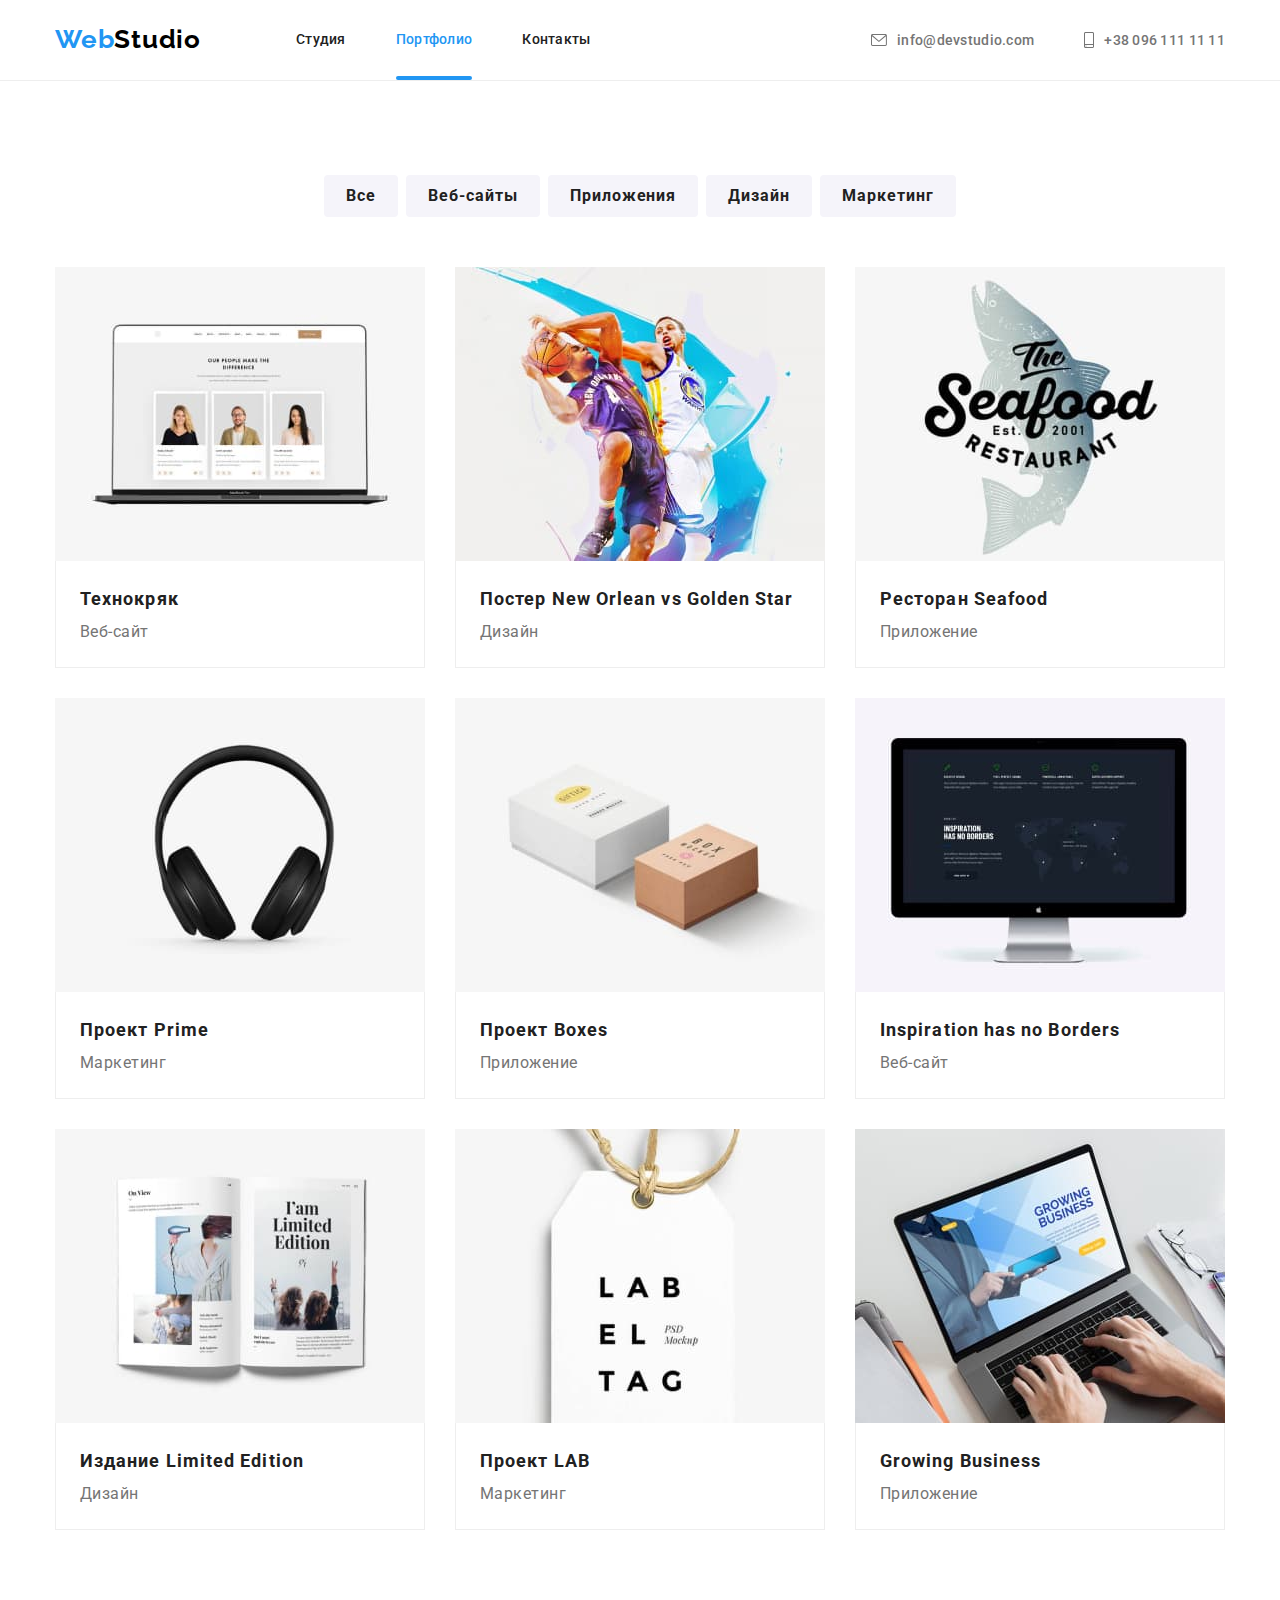
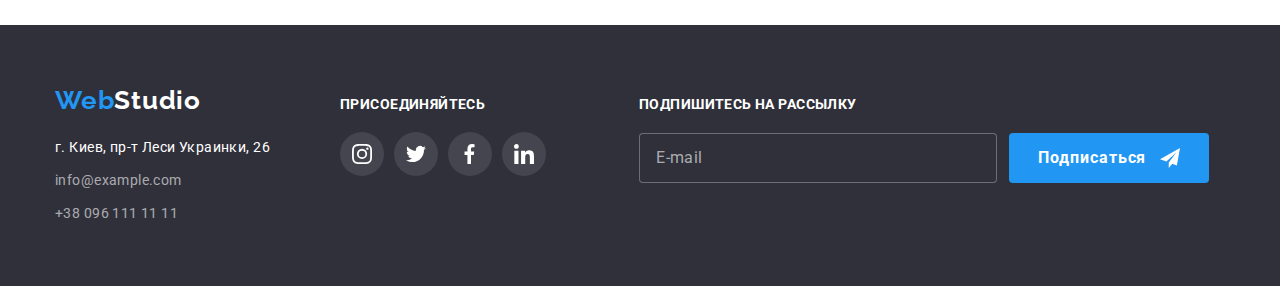
==== portfolio.html @ 52134f96 "DZ_07-start" ====
<!DOCTYPE html>
<html lang="ru">

<head>
  <meta charset="UTF-8" />
  <meta http-equiv="X-UA-Compatible" content="IE=edge" />
  <meta name="viewport" content="width=device-width, initial-scale=1.0" />
  <title>Document</title>
  <link rel="preconnect" href="https://fonts.googleapis.com" />
  <link rel="preconnect" href="https://fonts.gstatic.com" crossorigin />
  <link href="https://fonts.googleapis.com/css2?family=Raleway:wght@700&family=Roboto:wght@400;500;700;900&display=swap"
    rel="stylesheet" />
  <link rel="stylesheet"
    href="https://cdnjs.cloudflare.com/ajax/libs/modern-normalize/1.1.0/modern-normalize.min.css" />
  <link rel="stylesheet" href="./css/styles.css" />
</head>

<body>
  <!-- верхняя линия -->
  <header class="header-decor">
    <div class="container min">
      <nav class="main-nav">
        <a href="" class="logo"><span class="web">Web</span>Studio</a>
        <ul class="site-nav list">
          <li class="item"><a href="./index.html" class="link  menu-link">Студия</a></li>
          <li class="item"><a href="./portfolio.html" class="link current menu-link">Портфолио</a>
          </li>
          <li class="item"><a href="" class="link menu-link">Контакты</a></li>
        </ul>
      </nav>

      <ul class="auth-nav list">

        <li class="item">
          <a href="info@devstudio.com" class="info-nav">
            <svg class="nav-envelope hed-icon" width="16px" height="12px">
              <use href="./images/icons.svg.svg#icon-envelope"></use>
            </svg>info@devstudio.com</a>
        </li>
        <li class="item">
          <a href="+380961111111" class="info-nav">
            <svg class="nav-smartphone hed-icon" width="10px" height="16px">
              <use href="./images/icons.svg.svg#icon-smartphone"></use>
            </svg>+38 096 111 11 11</a>
        </li>
      </ul>
    </div>
  </header>
  <!-- проекти -->
  <main>
    <section class="section-project">
      <div class="container">
        <h1 class="secret">Проекти компании</h1>
        <!-- фильтер -->
        <div class="">
          <ul class="filter list">
            <li class="item">
              <button type="button" class=" filter-button">Все</button>
            </li>
            <li class="item">
              <button type="button" class=" filter-button">
                Веб-сайты
              </button>
            </li>
            <li class="item">
              <button type="button" class=" filter-button">
                Приложения
              </button>
            </li>
            <li class="item">
              <button type="button" class=" filter-button">
                Дизайн
              </button>
            </li>
            <li class="item">
              <button type="button" class=" filter-button">
                Маркетинг
              </button>
            </li>
          </ul>
        </div>

        <ul class="project list">
          <li class="cards">

            <a href="#" class="dec-non cards-foc">
              <div class="cards-effect">
                <img src="images/img4.jpg" alt="пример веб сайта" width="370" />
                <div class="cards-text-box">

                  <p class="text-cards">Ресурс предлагает комплексные предложения с разным уровнем функционала и
                    сервисов. Все это позволит посетителю получить исчерпывающие сведения о компании или частном лице.
                  </p>

                </div>

              </div>
              <div class="cards-border">
                <h2 class="project-title">Технокряк</h2>
                <p class="description">Веб-сайт</p>
              </div>
            </a>
          </li>

          <li class="cards">
            <a href="#" class="dec-non cards-foc">
              <div class="cards-effect">
                <img src="images/img5.jpg" alt="пример веб сайта" width="370" />
                <div class="cards-text-box">

                  <p class="text-cards">Ресурс предлагает комплексные предложения с разным уровнем функционала и
                    сервисов. Все это позволит посетителю получить исчерпывающие сведения о компании или частном лице.
                  </p>

                </div>

              </div>

              <div class="cards-border">
                <h2 class="project-title">
                  Постер <span lang="en"> New Orlean vs Golden Star</span>
                </h2>
                <p class="description">Дизайн</p>
              </div>
            </a>
          </li>
          <li class="cards">
            <a href="#" class="dec-non cards-foc">
              <div class="cards-effect">
                <img src="images/seafood.jpg" alt="пример веб сайта" width="370" />
                <div class="cards-text-box">

                  <p class="text-cards">Ресурс предлагает комплексные предложения с разным уровнем функционала и
                    сервисов. Все это позволит посетителю получить исчерпывающие сведения о компании или частном лице.
                  </p>

                </div>

              </div>
              <div class="cards-border">
                <h2 class="project-title">
                  Ресторан <span lang="en">Seafood</span>
                </h2>
                <p class="description">Приложение</p>
              </div>
            </a>
          </li>
          <li class="cards">
            <a href="#" class="dec-non cards-foc">
              <div class="cards-effect">
                <img src="images/img7.jpg" alt="пример веб сайта" width="370" />
                <div class="cards-text-box">

                  <p class="text-cards">Ресурс предлагает комплексные предложения с разным уровнем функционала и
                    сервисов. Все это позволит посетителю получить исчерпывающие сведения о компании или частном лице.
                  </p>

                </div>

              </div>
              <div class="cards-border">

                <h2 class="project-title">
                  Проект <span lang="en">Prime</span>
                </h2>
                <p class="description">Маркетинг</p>
              </div>
            </a>
          </li>
          <li class="cards">
            <a href="#" class="dec-non cards-foc">
              <div class="cards-effect">

                <img src="images/img8.jpg" alt="пример веб сайта" width="370" />
                <div class="cards-text-box">

                  <p class="text-cards">Ресурс предлагает комплексные предложения с разным уровнем функционала и
                    сервисов. Все это позволит посетителю получить исчерпывающие сведения о компании или частном лице.
                  </p>

                </div>

              </div>
              <div class="cards-border">
                <h2 class="project-title">
                  Проект <span lang="en">Boxes</span>
                </h2>
                <p class="description">Приложение</p>
              </div>
            </a>
          </li>
          <li class="cards">
            <a href="#" class="dec-non cards-foc">
              <div class="cards-effect">
                <img src="images/img9.jpg" alt="пример веб сайта" width="370" />
                <div class="cards-text-box">

                  <p class="text-cards">Ресурс предлагает комплексные предложения с разным уровнем функционала и
                    сервисов. Все это позволит посетителю получить исчерпывающие сведения о компании или частном лице.
                  </p>

                </div>

              </div>
              <div class="cards-border">
                <h2 class="project-title" lang="en">
                  Inspiration has no Borders
                </h2>
                <p class="description">Веб-сайт</p>
              </div>
            </a>
          </li>
          <li class="cards">
            <a href="#" class="dec-non cards-foc">
              <div class="cards-effect">
                <img src="images/img10.jpg" alt="пример веб сайта" width="370" />
                <div class="cards-text-box">

                  <p class="text-cards">Ресурс предлагает комплексные предложения с разным уровнем функционала и
                    сервисов. Все это позволит посетителю получить исчерпывающие сведения о компании или частном лице.
                  </p>

                </div>

              </div>
              <div class="cards-border">
                <h2 class="project-title">
                  Издание <span lang="en">Limited Edition</span>
                </h2>
                <p class="description">Дизайн</p>
              </div>
            </a>
          </li>
          <li class="cards">
            <a href="#" class="dec-non cards-foc">
              <div class="cards-effect">
                <img src="images/img11.jpg" alt="пример веб сайта" width="370" />
                <div class="cards-text-box">

                  <p class="text-cards">Ресурс предлагает комплексные предложения с разным уровнем функционала и
                    сервисов. Все это позволит посетителю получить исчерпывающие сведения о компании или частном лице.
                  </p>

                </div>

              </div>
              <div class="cards-border">
                <h2 class="project-title">
                  Проект <span lang="en">LAB</span>
                </h2>
                <p class="description">Маркетинг</p>
              </div>
            </a>
          </li>
          <li class="cards">
            <a href="#" class="dec-non cards-foc">
              <div class="cards-effect">
                <img src="images/img12.jpg" alt="пример веб сайта" width="370" />
                <div class="cards-text-box">

                  <p class="text-cards">Ресурс предлагает комплексные предложения с разным уровнем функционала и
                    сервисов. Все это позволит посетителю получить исчерпывающие сведения о компании или частном лице.
                  </p>

                </div>

              </div>
              <div class="cards-border">
                <h2 class="project-title" lang="en">Growing Business</h2>
                <p class="description">Приложение</p>
              </div>
            </a>
          </li>
        </ul>
      </div>
    </section>
  </main>
  <!-- футер -->

  <footer class="footer-box">
    <div class="container conteainer-footer">
      <div class="address-footer">
        <a class="logo footer-logo" href=""><span class="web">Web</span>Studio</a>
        <address style="font-style: normal;">
          <ul class="footer-nav list">
            <li class="auth-info">
              <a href="" class="auth footer">г. Киев, пр-т Леси Украинки, 26</a>
            </li>
            <li class="auth-info">
              <a href="info@example.com" class="info footer">info@example.com</a>
            </li>
            <li class="auth-info">
              <a href="+380961111111" class="info footer">+38 096 111 11 11</a>
            </li>
          </ul>
        </address>
      </div>


      <div class="footer-media">
        <h2 class="strong-media">присоединяйтесь</h2>
        <ul class="social-footer">
          <li class="social-item">
            <a href="" class="media footer-icon">
              <svg class="social footer-svg" width="20px" height="20px">
                <use href="./images/icons.svg.svg#icon-instagram"></use>
              </svg>
            </a>
          </li>
          <li class="social-item">
            <a href="" class="media footer-icon">
              <svg class="social footer-svg" width="20px" height="20px">
                <use href="./images/icons.svg.svg#icon-twitter"></use>
              </svg>
            </a>
          </li>
          <li class="social-item">
            <a href="" class="media footer-icon">
              <svg class="social footer-svg" width="20px" height="20px">
                <use href="./images/icons.svg.svg#icon-facebook"></use>
              </svg>
            </a>
          </li>
          <li class="social-item">
            <a href="" class="media footer-icon">
              <svg class="social footer-svg" width="20px" height="20px">
                <use href="./images/icons.svg.svg#icon-linkedin"></use>
              </svg>
            </a>
          </li>
        </ul>
      </div>
      <div class="subscription">
        <label for="email" class="subscription-label">Подпишитесь на рассылку</label>
        <input class="subscription-input" placeholder="E-mail" type="email" name="email" id="email">

        <button class="button-modal button-submit" type="submit">Подписаться

          <svg class="send-icons" width="20px" height="20px">
            <use href="./images/icons.svg.svg#icon-send"></use>
          </svg>

        </button>
      </div>
    </div>
  </footer>
</body>

</html>
---- css/styles.css ----
/* цвет основного текста rgba(117, 117, 117, 1) */
/* вторичный цвет текста  rgba(33, 33, 33, 1);*/
/*цвет адресса rgba(255, 255, 255, 0.6)  */
/* белый #FFFFFF  */
/* акцент rgba(33, 150, 243, 1) */
/* вторичный цвет фона rgba(47, 48, 58, 1) */
/* цвет фона3 rgba(245, 244, 250, 1) */
:root {
  --primary-text-color: rgba(117, 117, 117, 1);
  --title-text-color: rgba(33, 33, 33, 1);
  --foorer-text-color: rgba(255, 255, 255, 0.6);
  --accent-color: rgba(33, 150, 243, 1);
  --primary-white-color: #ffffff;
  --footer-address-color: rgba(255, 255, 255, 1);
  --primary-background-color: rgba(47, 48, 58, 1);
  --primary-button-color: rgba(245, 244, 250, 1);
  --color-hover-bootton: rgba(25, 170, 250);
  --portfolio-project-color: rgba(238, 238, 238, 1);
  --primary-icon-fill: rgba(175, 177, 184, 1);
  --primary-cards-color: rgba(33, 150, 243, 0.9);
  --transition: 250ms;
}

html {
  box-sizing: border-box;
}

*,
*::before,
*::after {
  box-sizing: inherit;
}

.list {
  list-style: none;
}

ul,
li,
a {
  list-style: none;
  padding: 0;
  margin: 0;
}

h1,
h2,
h3,
h4,
p {
  margin: 0;
  padding: 0;
}

.dec-non {
  text-decoration: none;
}

img {
  display: block;
}

body {
  padding-top: 80px;
  background-color: var(--primary-white-color);
  color: var(--primary-text-color);
  font-family: "Roboto", sans-serif;
  margin: 0;
}

/* !!!!!!!!КОНТЕЙНЕР!!!!!!!! */

/* .containr{
                   width:1200px ;
                   padding-left: 15px;
                   padding-right: 15px;
                   margin-left: auto;
                   margin-right: auto;

                 } */

/* розметка  */

.container {
  margin-left: auto;
  margin-right: auto;
  padding-left: 15px;
  padding-right: 15px;
  width: 1200px;

  /* outline: 2px solid tomato; */
}

/* модальное окно */
.backdrop {
  position: fixed;
  /* position: absolute; */
  top: 0;
  left: 0;
  width: 100%;
  height: 100%;
  background-color: rgba(0, 0, 0, 0.2);

  transition: opacity 500ms linear, visibility 500ms linear;
}

.modal {
  position: absolute;
  top: 50%;
  left: 50%;

  transform: translate(-50%, -50%);
  padding: 40px;
  min-width: 528px;
  min-height: 581px;
  border-radius: 4px;
  box-shadow: 0px 1px 3px rgba(0, 0, 0, 0.12), 0px 1px 1px rgba(0, 0, 0, 0.14), 0px 2px 1px rgba(0, 0, 0, 0.2);
  background-color: var(--primary-white-color);

  transform: translate(-50%, -50%);
  transition: transform var(--transition) linear;
}



.backdrop.is-hidden .modal {
transform: translate(-50%, -50%) scale(0) rotate(90deg);}



.butt {
  display: block;
  text-align: center;
}

.backdrop.is-hidden {
  visibility: hidden;
  opacity: 0;
  pointer-events: none; 
}



.modal-close {
  display: flex;
  align-items: center;
  position: absolute;
  cursor: pointer;
  right: 0;
  top: 0;
  margin: 8px;
  width: 30px;
  height: 30px;
  box-sizing: inherit;
  border-radius: 50%;
  background-color: var(--primary-white-color);
  border: 1px solid rgba(0, 0, 0, 0.1);

  transition-property: box-shadow fill;
  transition-duration: var(--transition);
  transition-timing-function: cubic-bezier(0.4, 0, 0.2, 1);
}

.modal-close:hover,
.modal-close:focus {
  box-shadow: 0px 4px 4px rgba(0, 0, 0, 0.25);
  fill: var(--accent-color);
}

.modal-sign h2 {
  font-weight: 700;
  font-size: 20px;
  margin-bottom: 12px;
  line-height: 1.15;
  letter-spacing: 0.03em;
  color: var(--title-text-color);
}

.modal-sign {
  align-items: center;
  justify-content: center;

}

.form {
  width: 448px;
  height: 342px;
}

.form-field {
  position: relative;
  display: flex;
  flex-direction: column;
  margin-top: 10px;
}

.form-field label {
  font-weight: 400;
  font-size: 12px;
  line-height: 1.16;
  margin-bottom: 4px;
  letter-spacing: 0.01em;

}

 :focus {
  outline: 0;
  outline-offset: 0;
}

.form-field input {
  padding: 12px 42px;
  height: 40px;
  border: 1px solid rgba(33, 33, 33, 0.2);
  border-radius: 4px;

  transition-property: border;
  transition-duration: var(--transition);
  transition-timing-function: cubic-bezier(0.4, 0, 0.2, 1);
}

.form-field input:focus {
  border: 1px solid var(--accent-color);
}

.form-field textarea {
  padding: 12px 16px;
  border: 1px solid rgba(33, 33, 33, 0.2);
  border-radius: 4px;

  transition-property: border;
  transition-duration: var(--transition);
  transition-timing-function: cubic-bezier(0.4, 0, 0.2, 1);
}

.form-field textarea:focus {
  border: 1px solid var(--accent-color);
}

.form-field ::placeholder {
  color: rgba(117, 117, 117, 0.5);
}

.form-field {
  position: relative;
}

.icons-form {
  position: absolute;
  top: 29px;
  ;
  left: 12px;

  transition-property: fill;
  transition-duration: var(--transition);
  transition-timing-function: cubic-bezier(0.4, 0, 0.2, 1);

}


.form-input:focus+.icons-form {
  fill: var(--accent-color);

}

.treaty-conditions {
  color: var(--accent-color);
}

textarea {
  resize: none;
  height: 120px;
}

.tex-conditions {
  font-weight: 400;
  font-size: 14px;
  line-height: 1.71;
  letter-spacing: 0.03em;
}

.checkbox-conditions {
  position: relative;
  display: flex;
  align-items: center;
  justify-content: center;
  margin-top: 27px;
  margin-bottom: 30px;
}

.checkbox {
  position: absolute;
  width: 1px;
  height: 1px;
  margin: -1px;
  border: 0;
  padding: 0;
  white-space: nowrap;
  clip-path: inset(100%);
  clip: rect(0 0 0 0);
  overflow: hidden;


  transition-property: border-color background-color;
  transition-duration: var(--transition);
  transition-timing-function: cubic-bezier(0.4, 0, 0.2, 1);
}

.checkbox:checked~.tex-conditions::before {
  border-color: var(--accent-color);
  background-color: var(--accent-color);
  background-image: url(../images/icon.check.svg);
  background-origin: content-box;

}



.tex-conditions::before {
  position: absolute;
  top: 50%;
  left: 0;
  transform: translateY(-60%);


  content: "";
  display: inline-block;
  width: 15px;
  height: 15px;
  border: 2px solid var(--title-text-color);
  border-radius: 4px;

}

.button-modal {
  border: none;
  box-sizing: border-box;
  font-weight: 700;
  font-size: 16px;
  line-height: 1.9;
  letter-spacing: 0.06em;
  align-items: center;
  text-align: center;
}

.button-modal {
  border-radius: 4px;
  border: none;
  padding: 6px 22px;
  cursor: pointer;
  width: 200px;
  height: 50px;
  text-align: center;
  color: var(--primary-white-color);
  background-color: var(--accent-color);

  transition-property: background-color box-shadow;
  transition-duration: var(--transition);
  transition-timing-function: cubic-bezier(0.4, 0, 0.2, 1);
}

.button-modal:hover,
.button-modal:focus {
  background-color: rgb(0, 110, 255);
  box-shadow: 0px 4px 4px rgba(0, 0, 0, 0.15);
}

.subscription {
  display: flex;
  flex-direction: column;
  position: relative;
  width: 570px;
  height: 86px;
}

.subscription-label {
  font-weight: 700;
  font-size: 14px;
  text-transform: uppercase;
  line-height: 1.14;
  letter-spacing: 0.03em;
  color: var(--primary-white-color);
  margin-bottom: 20px;
}

.subscription-input {
  padding: 15px 16px;
  border-radius: 4px;
  border: 1px solid rgba(255, 255, 255, 0.3);
  width: 358px;
  height: 50px;
  background-color: var(--primary-background-color);

  transition-property: border;
  transition-duration: var(--transition);
  transition-timing-function: cubic-bezier(0.4, 0, 0.2, 1);
}

.subscription-input:focus{
  border: 1px solid var(--accent-color);
}

.subscription-input::placeholder {
  font-weight: 400;
  font-size: 16px;
  line-height: 1.25;
  letter-spacing: 0.03em;
  color: var(--foorer-text-color);

}


.button-submit {
  display: flex;
  position: absolute;
  align-items: center;
  justify-content: space-around;
  right: 0;
  bottom: 0;
}

.send {
  display: flex;
  margin-left: 10px;
}

.send-icons {
  fill: var(--primary-white-color);
}




/* хедер */
.header-decor {
  position: fixed;
  width: 100%;
  top: 0;
  left: 0;
  z-index: 1;
  background-color: var(--primary-white-color);
}

.main-nav {
  display: flex;
  align-items: center;
}

.min {
  display: flex;
  align-items: center;
}

.header-decor {
  border-bottom: 1px solid #eeeeee;
}

/* ПРИМЕР УДАЛЕНИЯ КРАЙНИХ МАРДЖИНОВ */
/* .site-nav .item:not(:last-child ){
  margin-right: 50px;
  outline: 2px solid yellowgreen;
  background-color: blanchedalmond;
  
} */

/* .site-nav .item + .item{
  margin-left: 50px;
} */

.site-nav .item {
  margin-right: 50px;
  /* outline: 2px solid yellowgreen;
  background-color: blanchedalmond; */
}

.site-nav .item:last-child {
  margin-right: 0;
}

.site-nav .link {
  display: block;
  padding: 32px 0px;
}

.site-nav {
  margin: auto;
  margin-left: 95px;
  display: flex;
}

.auth-nav {
  margin-left: auto;
  display: flex;
  align-items: baseline;
}

.auth-nav .item+.item {
  margin-left: 50px;
}

.nav-smartphone {
  margin-bottom: -3px;

}

.nav-envelope {
  margin-bottom: -1px;
}

.menu-link {
  position: relative;
}


.current::after {
  content: "";
  position: absolute;
  left: 0;
  bottom: 0;
  display: block;
  width: 100%;
  height: 4px;
  border-radius: 2px;
  background-color: var(--accent-color);

}

.hed-icon {
  margin-right: 10px;
  fill: var(--primary-text-color);

  transition-property: fill;
  transition-duration: var(--transition);
  transition-timing-function: cubic-bezier(0.4, 0, 0.2, 1);

}

.info-nav:hover .hed-icon,
.info-nav:focus .hed-icon {
  fill: var(--accent-color);
}

.speciality-blok {
  display: flex;
  margin-bottom: 0;
  margin-top: 0;
}

.special-title .indent-benefitc:not(:last-child) {
  margin-right: 30px;
}

/* .benefits{
  
  border: 2px solid cyan;
} */

.indent {
  margin-top: 0;
  margin-bottom: 10px;
}

/* border: 2px solid cyan;
  } */
/* .special-title .indent{
   background-color: aqua;
 } */

.indent-benefitc {
  text-align: center;
  text-align: left;
}

.work-blok {
  padding-bottom: 95px;
}

.works {
  padding-top: 30px;
  padding-bottom: 30px;
}

.section-list {
  margin-left: auto;
  margin-right: auto;
  padding-left: 15px;
  padding-right: 15px;
  width: 1200px;
  /* outline:4px solid brown; */
}

.staff {
  margin-top: 0;
  margin-bottom: 0;
  text-align: center;
}

.social-media {
  display: flex;
  align-items: center;
  margin: auto;
  width: 206px;
}

.social {
  margin: auto;
  width: 20px;
  height: 20px;
  fill: var(--primary-icon-fill);

  transition-property: fill;
  transition-duration: var(--transition);
  transition-timing-function: cubic-bezier(0.4, 0, 0.2, 1);
}

.media:hover .social,
.media:focus .social {
  fill: var(--primary-white-color);
}

.media:hover,
.media:focus {
  background-color: var(--accent-color);
  filter: drop-shadow(0px 4px 4px rgba(0, 0, 0, 0.25));
}

.media {
  display: flex;
  width: 44px;
  height: 44px;
  border-radius: 50%;

  transition-property: background-color;
  transition-duration: var(--transition);
  transition-timing-function: cubic-bezier(0.4, 0, 0.2, 1);
}

.media a {
  width: 20px;
  height: 20px;
}

.social-item:not(:last-child) {
  margin-right: 10px;
}

.section {
  text-align: center;
  padding-top: 95px;
  padding-bottom: 95px;
}

.section-project {
  padding-top: 95px;
  padding-bottom: 95px;
}

.secret {
  position: absolute;
  width: 1px;
  height: 1px;
  margin: -1px;
  border: 0;
  padding: 0;
  white-space: nowrap;
  clip-path: inset(100%);
  clip: rect(0 0 0 0);
  overflow: hidden;
}

.filter-button {
  border-radius: 4px;
  border: none;
  padding: 10px 32px;
  box-sizing: border-box;
  font-weight: 700;
  font-size: 16px;
  line-height: 1.9;
  letter-spacing: 0.06em;
  align-items: center;
  text-align: center;
}


.filter-button {
  border-radius: 4px;
  border: none;
  padding: 6px 22px;
  min-width: 70px;
  text-align: center;
  color: var(--title-text-color);
  background-color: var(--primary-button-color);

  transition-property: background-color filter color;
  transition-duration: var(--transition);
  transition-timing-function: cubic-bezier(0.4, 0, 0.2, 1);
}


/* .filter-button{
  color:var(--title-text-color);
  transition-property:color;
  transition-duration: var(--transition);
  transition-timing-function: cubic-bezier(0.4, 0, 0.2, 1);
}  */


.filter-button:hover,
.filter-button:focus {
  color: #ffffff;
  background-color: var(--accent-color);
  filter: drop-shadow(0px 4px 4px rgba(0, 0, 0, 0.25));
}

/* !!!!!!!!!!РОЗМЕТКА ПОРТФОЛИО!!!!!!!!! */

.section-container {
  width: 1200px;
  padding-left: 15px;
  padding-right: 15px;
  margin-left: auto;
  margin-right: auto;
  /* outline: 2px solid red; */
}

.filter {
  display: flex;
  justify-content: center;
  margin: 0;
  padding: 0;
  margin-bottom: 50px;
  margin-right: auto;
  align-items: center;
}

.filter .item:not(:last-child) {
  margin-right: 8px;
}

.project {
  display: flex;
  flex-wrap: wrap;
  margin: auto;
  padding: 0;
}

.cards-border {
  padding: 20px 24px;
  border: 1px solid #eeeeee;
  border-top: 0;

}

.cards {
  transition-property: filter;
  transition-duration: var(--transition);
  transition-timing-function: cubic-bezier(0.4, 0, 0.2, 1);
}

.cards {
  width: calc((100% - 60px) / 3);
  background-color: var(--footer-address-color);
}


.cards:hover {
  filter: drop-shadow(0px 4px 4px rgba(0, 0, 0, 0.25));
}

.cards:hover .cards-text-box {
  transform: translateY(0);
  ;
}

.project .cards {
  margin-right: 30px;
  margin-bottom: 30px;
}

.project .cards:nth-child(3n) {
  margin-right: 0px;
}

.project .cards:nth-last-child(-n + 3) {
  margin-bottom: 0;
}

.cards-effect {
  position: relative;
  overflow: hidden;
}



.cards-text-box {
  position: absolute;
  bottom: 0;
  right: 0;
  padding: 63px 24px;
  width: 100%;
  height: 100%;

  background-color: var(--primary-cards-color);

  transform: translateY(100%);
  transition-duration: var(--transition);
  transition-timing-function: cubic-bezier(0.4, 0, 0.2, 1);
}


.text-cards {
  padding: 63px, 24px;
  font-weight: 400;
  font-size: 18px;
  line-height: 1.55;
  letter-spacing: 0.03em;
  text-align: left;
  color: var(--primary-white-color);
}

/* логотип */

.logo {
  font-family: "Raleway";
  font-style: normal;
  text-decoration: none;
  font-weight: 700;
  font-size: 26px;
  line-height: 1.2;
  letter-spacing: 0.03em;
  color: black;
}

.web {
  color: var(--accent-color);
}

/*Навигацыя сайта */
.site-nav {
  font-weight: 500;
  font-size: 14px;
  line-height: 1.14;
  letter-spacing: 0.02em;

}


.link {
  text-decoration: none;
  color: var(--title-text-color);

  transition-property: color;
  transition-duration: var(--transition);
  transition-timing-function: cubic-bezier(0.4, 0, 0.2, 1);
}

.site-nav :focus,
.site-nav :hover {
  color: var(--accent-color);
}

.site-nav .link.current {
  color: var(--accent-color);
}

.auth-nav :focus,
.auth-nav :hover {
  color: var(--accent-color);
}

.auth-nav {
  margin-top: 0;
  margin-bottom: 0;
}

.info-nav {
  text-decoration: none;
  font-weight: 500;
  font-size: 14px;
  line-height: 1.14;
  letter-spacing: 0.02em;
  color: var(--primary-text-color);

  transition-property: color;
  transition-duration: var(--transition);
  transition-timing-function: cubic-bezier(0.4, 0, 0.2, 1);
}

.auth-info .footer:hover,
.auth-info .footer:focus {
  color: var(--accent-color);
}

/* Шапка (студия) */
.heroes {
  min-height: 600px;
  max-width: 1600px;
  padding-top: 200px;
  padding-bottom: 200px;
  margin: auto;
  background-image: linear-gradient(to right,
      rgba(0, 0, 0, 0.25),
      rgba(0, 0, 0, 0.25)),
    url(../images/Img-fon.jpg);
  background-color: var(--primary-background-color);
}

.heroes-frame {
  text-align: center;
  margin-left: auto;
  margin-right: auto;
  width: 1200px;
  /* outline: 2px solid greenyellow */
}

.header {
  /* background-color: aqua; */
  margin: 0;
  padding: 0;
  font-weight: 900;
  font-size: 44px;
  line-height: 1.4;

  letter-spacing: 0.06em;
  text-transform: uppercase;
  color: var(--primary-white-color);
  margin-bottom: 30px;
}

.button-man {
  border-radius: 4px;
  border: none;
  padding: 10px 32px;
  box-sizing: border-box;
  font-weight: 700;
  font-size: 16px;
  line-height: 1.9;
  letter-spacing: 0.06em;
  align-items: center;
  text-align: center;
  box-shadow: 0px 4px 4px rgba(0, 0, 0, 0.15);

}

.section-title {
  font-weight: 700;
  font-size: 14px;
  line-height: 1.14;
  letter-spacing: 0.03em;
  color: var(--title-text-color);
}

/* особенности Студия */
.special-title h3 {
  font-weight: 700;
  font-size: 14px;
  line-height: 1.4;
  letter-spacing: 0.03em;
  text-transform: uppercase;
  color: var(--title-text-color);
}

.benefits {
  margin-bottom: 0;
  margin-top: 0;
  font-weight: 400;
  font-size: 14px;
  line-height: 1.7;
  letter-spacing: 0.03em;
}

.indent-benefitc {
  width: 270px;
}

.indent-decor {
  display: flex;
  justify-content: center;
  align-items: center;
  margin-bottom: 30px;
  width: 270px;
  height: 120px;
  border-radius: 4px;
  background-color: var(--primary-button-color);
}


/* .indent-benefitc:not(:f){
    margin-right: 30px;
  
    } */
/* чем ми занимаемся */
.work {
  margin: 0;
  display: flex;
}

.work-img:not(:last-child) {
  padding-right: 30px;
}

.work-img-text {
  position: relative;
}

.imj-text-fon {
  display: flex;
  position: absolute;
  align-items: center;
  justify-content: center;
  bottom: 0;
  padding: 8px;
  width: 100%;
  min-height: 70px;
  background-color: rgba(47, 48, 58, 0.8);

}

.img-text {
  font-style: normal;
  font-weight: 700;
  font-size: 14px;
  line-height: 1.14;
  letter-spacing: 0.03em;
  color: var(--primary-white-color);
}

.section-work {
  text-align: center;
  margin-top: 0;
  margin-bottom: 0;
  margin-bottom: 50px;
  font-weight: 700;
  font-size: 36px;
  line-height: 1.17;

  letter-spacing: 0.03em;
  color: var(--title-text-color);
}

/* наша команда */

.staff {
  padding-left: 0;
  padding-right: 0;
  display: flex;
}

.staff-work:not(:last-child) {
  margin-right: 30px;
}

.staff-work {
  border-radius: 0px 0px 4px 4px;
  filter: drop-shadow(0px 4px 4px rgba(0, 0, 0, 0.25));
  background-color: var(--footer-address-color);
}

.employee {
  margin-top: 0;
  margin-bottom: 0;
  padding-bottom: 10px;
  font-weight: 500;
  font-size: 16px;
  line-height: 1.2;
  letter-spacing: 0.03em;
  color: var(--title-text-color);
}

.sek-test {
  background-color: var(--primary-button-color);
}

.speciality {
  margin-top: 0;
  margin-bottom: 0;
  padding-bottom: 16px;
  font-weight: 400;
  font-size: 16px;
  line-height: 1.2;
  letter-spacing: 0.03em;
}

/* Кнопки фильтр портфолио */

/* .button {
  display: inline-block;
  border: 1px solid transparent;
  border-radius: 6px;
  padding: 11px 34px;
  min-width: 130px;

  color: var(--title-text-color);
  background-color: var(--primary-white-color);

  font-weight: 500;
  font-size: 15px;
  line-height: 1.2;
  text-decoration: none;
  text-align: center;
} */

.button {
  display: inline-block;
  font-family: inherit;
  font-weight: 500;
  font-size: 16px;
  line-height: 1.6;
  cursor: pointer;
  text-align: center;
  letter-spacing: 0.03em;
  color: var(--title-text-color);
  background-color: var(--primary-button-color);


  transition-property: background-color;
  transition-duration: var(--transition);
  transition-timing-function: cubic-bezier(0.4, 0, 0.2, 1);
}

.button:focus,
.button:hover {
  color: var(--primary-white-color);
  background-color: var(--accent-color);
}

.button.primary {
  color: var(--primary-white-color);
  background-color: var(--accent-color);
}

.button.primary:hover,
.button.primary:focus {
  background-color: rgb(0, 110, 255);
}




.button.secondary {
  color: var(--title-text-color);
  background-color: var(--foorer-text-color);


}

/* ПОРТФОЛИО */

.project-title {
  font-weight: 700;
  font-size: 18px;
  line-height: 2;
  letter-spacing: 0.06em;
  color: var(--title-text-color);
}

.description {
  font-weight: 400;
  font-size: 16px;
  line-height: 1.87;
  letter-spacing: 0.03em;
  color: var(--primary-text-color);
}

/* постоянные клиенты */

.section-clients {
  font-weight: 700;
  font-size: 36px;
  line-height: 1.17;
  margin-bottom: 50px;
  text-align: center;
  letter-spacing: 0.03em;
  color: var(--title-text-color);
}

.box-clients {
  display: flex;
}

.customers {
  margin-top: auto;
  margin-bottom: auto;
  max-width: 106px;
  max-height: 60px;


  transition-property: fill;
  transition-duration: var(--transition);
  transition-timing-function: cubic-bezier(0.4, 0, 0.2, 1);
}

/* .clients {
  display: flex;
  justify-content: center;
  width: 170px;
  height: 92px;
  border: 1px solid var(--primary-icon-fill);
  background-color: var(--primary-white-color);
  border-radius: 4px;
} */

.clients-group {
  display: flex;
  justify-content: center;
  width: 170px;
  height: 92px;
  border: 1px solid var(--primary-icon-fill);
  background-color: var(--primary-white-color);
  border-radius: 4px;


  transition-property: border-color;
  transition-duration: var(--transition);
  transition-timing-function: cubic-bezier(0.4, 0, 0.2, 1);
}


.clients-group:hover,
.clients-group:focus {
  border: 1px solid var(--accent-color);
}

.clients-group:hover .customers,
.clients-group:focus .customers {
  fill: var(--accent-color);
}

/* .clients-group {
  display: flex;
  justify-content: center;
  width: 170px;
} */

.customers {
  fill: rgba(175, 177, 184, 1);
}

.clients:not(:last-child) {
  margin-right: 30px;
}

/* футер */
.footer-box {
  padding-top: 60px;
  padding-bottom: 60px;
}

.conteainer-footer {
  display: flex;
  align-items: baseline;
}

.footer-logo {
  display: block;
  margin-bottom: 20px;
}

.footer-nav>.auth-info:not(:last-child) {
  margin-bottom: 9px;
}

.footer-nav {
  display: contents;
}

/* #address {
  font-style: normal;
} */

footer {
  font-weight: 400;
  font-size: 14px;
  line-height: 1.7;
  letter-spacing: 0.03em;
  background-color: var(--primary-background-color);
}

footer .logo {
  text-decoration: none;
  color: var(--primary-white-color);
}

.auth {
  text-decoration: none;
  color: var(--footer-address-color);

  transition-property: color;
  transition-duration: var(--transition);
  transition-timing-function: cubic-bezier(0.4, 0, 0.2, 1);
}

.info.footer {
  color: var(--foorer-text-color);
  text-decoration: none;

  transition-property: color;
  transition-duration: var(--transition);
  transition-timing-function: cubic-bezier(0.4, 0, 0.2, 1);
}

.footer-media {
  margin-right: 93px;
}

.strong-media {
  margin-bottom: 20px;
  padding: 0;
  font-weight: 700;
  font-size: 14px;
  line-height: 16px;
  letter-spacing: 0.03em;
  text-transform: uppercase;
  color: var(--primary-white-color);
}

.address-footer {
  margin-right: 70px;
}

.footer-svg {
  fill: var(--primary-white-color);
}

.footer-icon {
  background-color: rgba(68, 69, 78, 1);

  transition-property: background-color;
  transition-duration: var(--transition);
  transition-timing-function: cubic-bezier(0.4, 0, 0.2, 1);
}

.social-footer {
  display: flex;
  width: 206px;
  height: 44px;
}
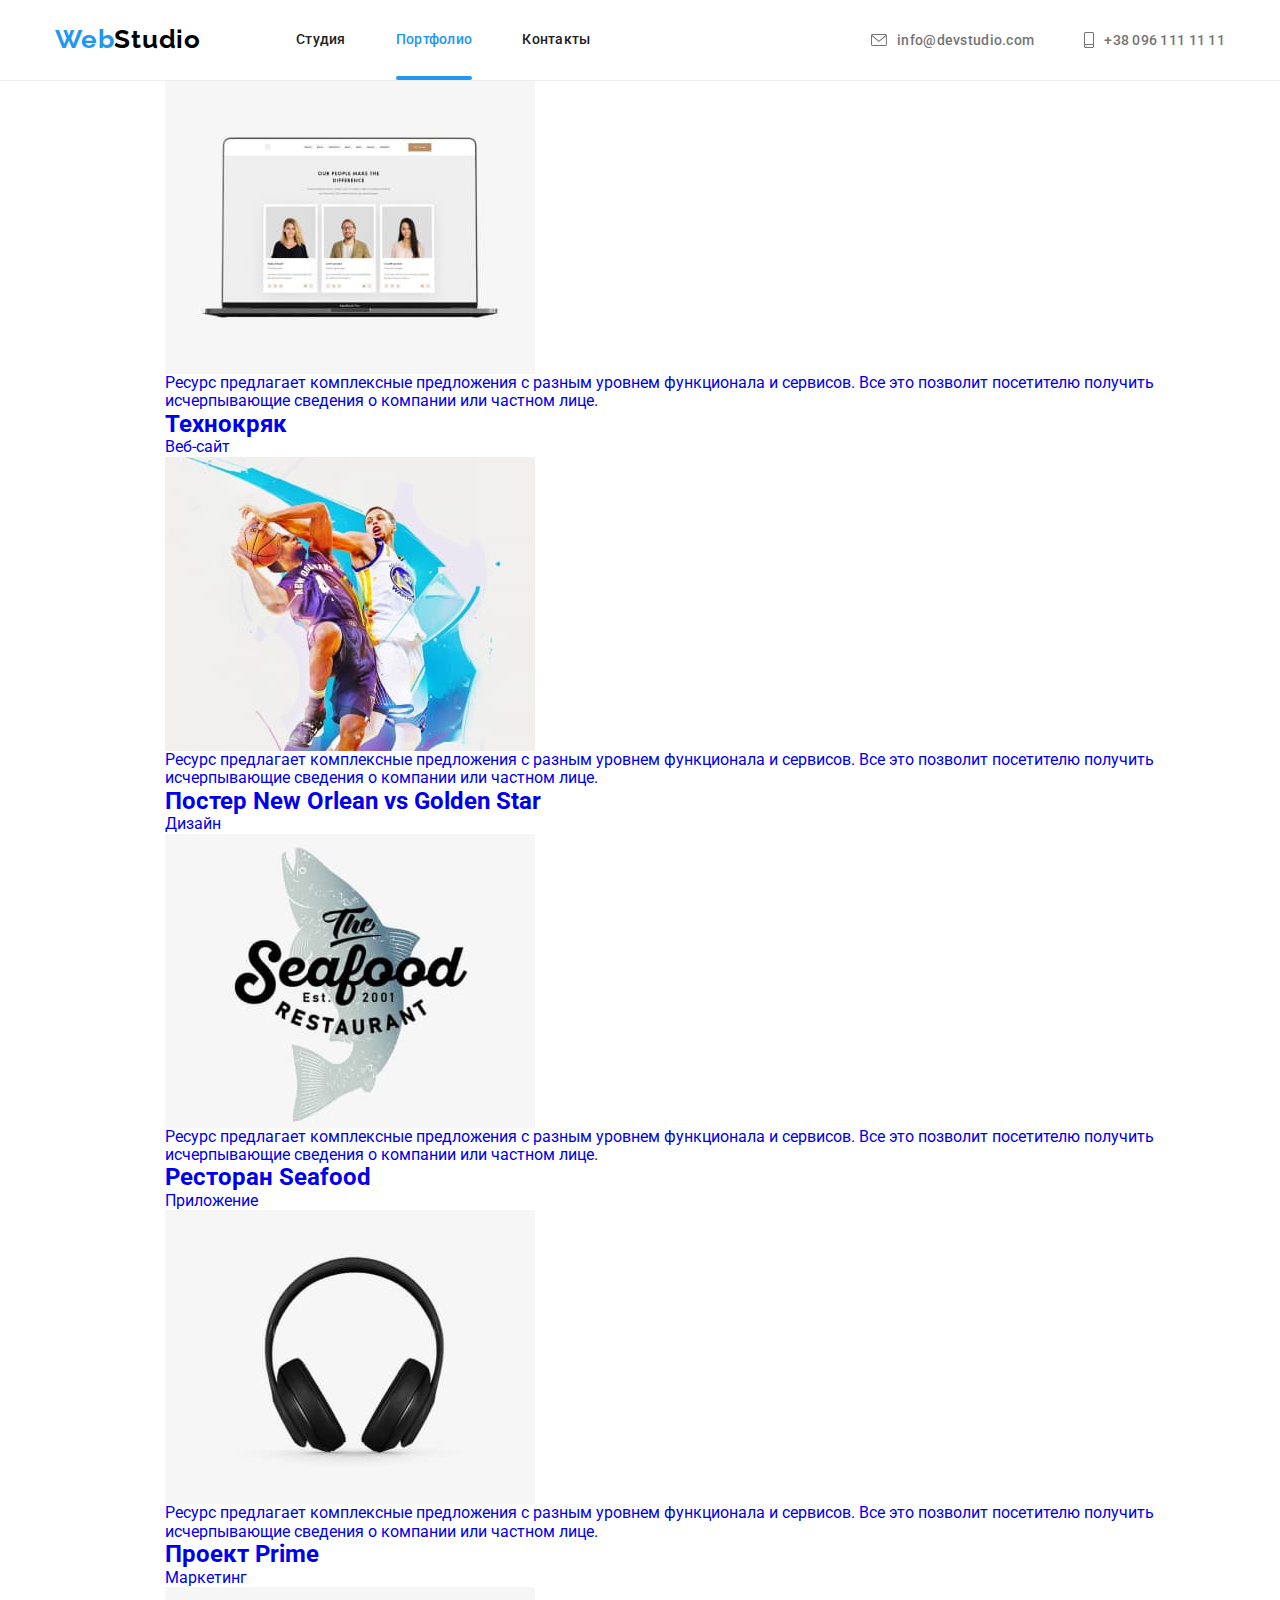
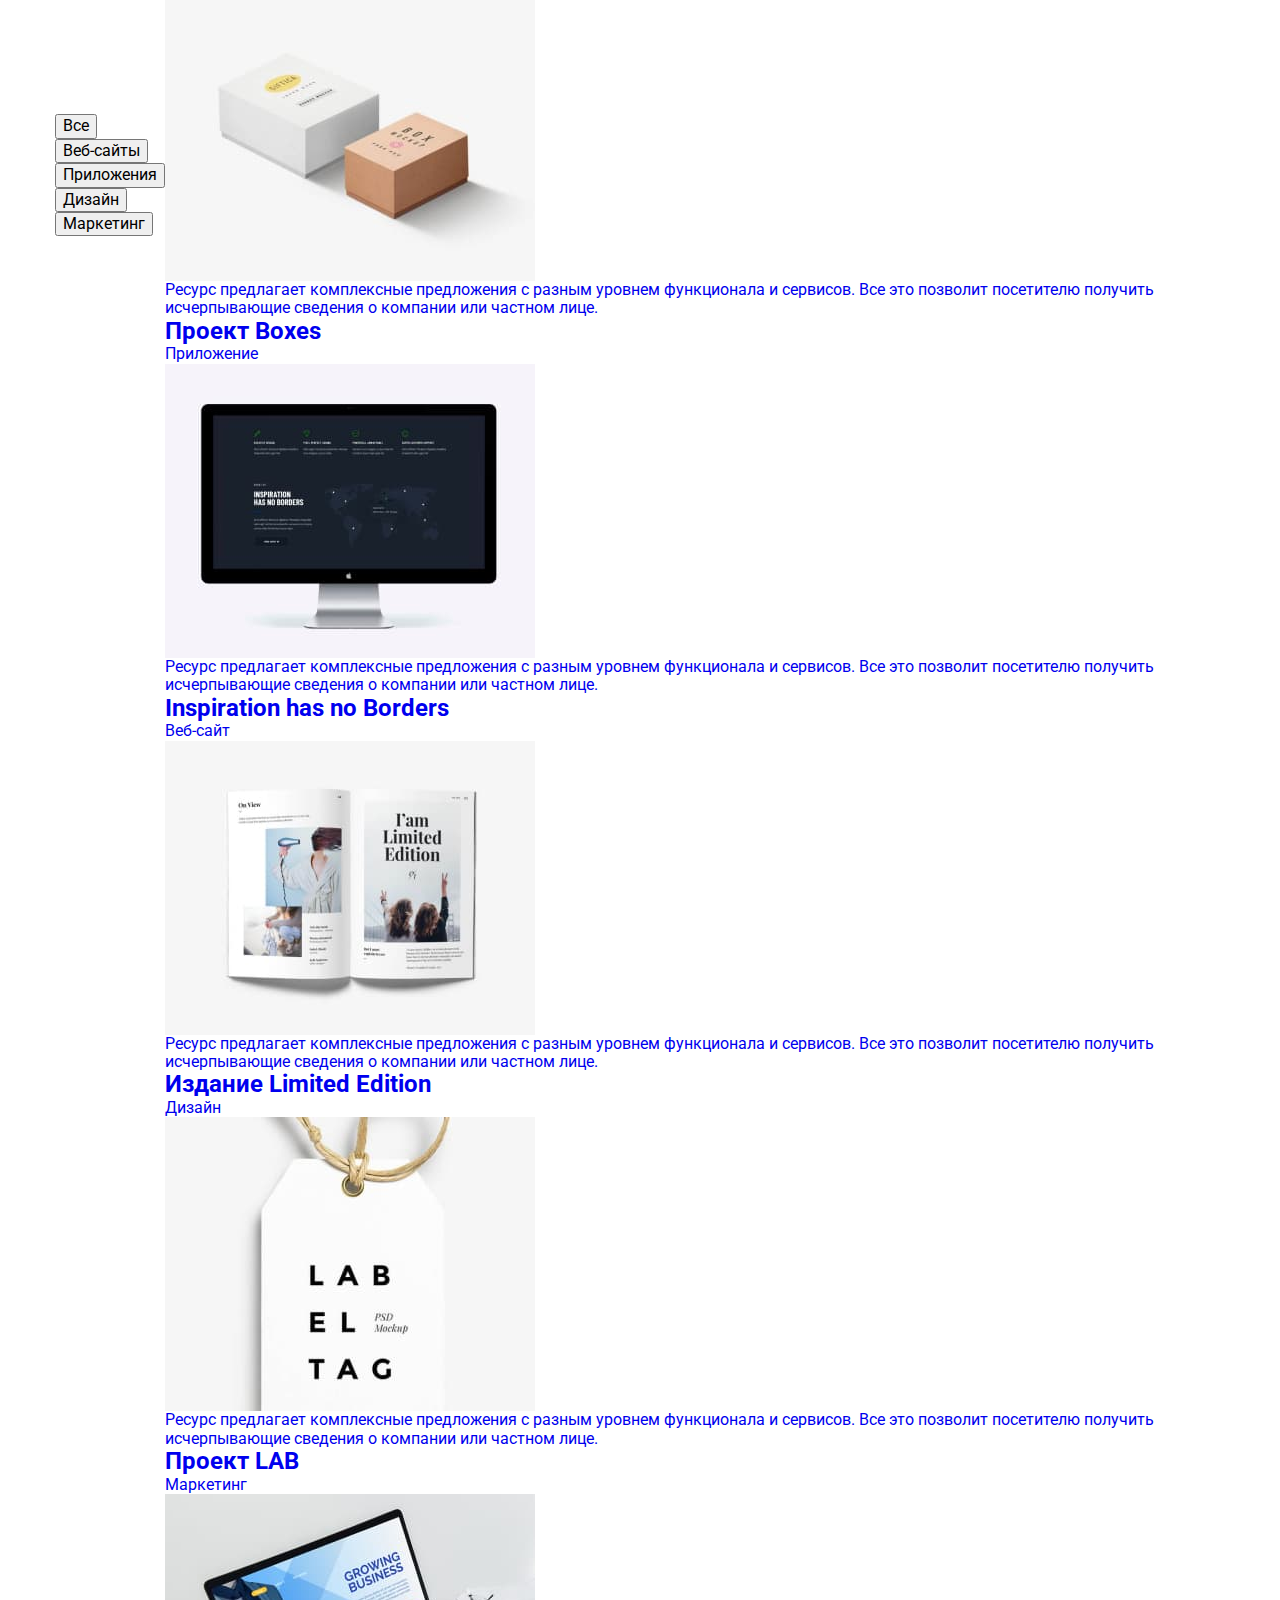
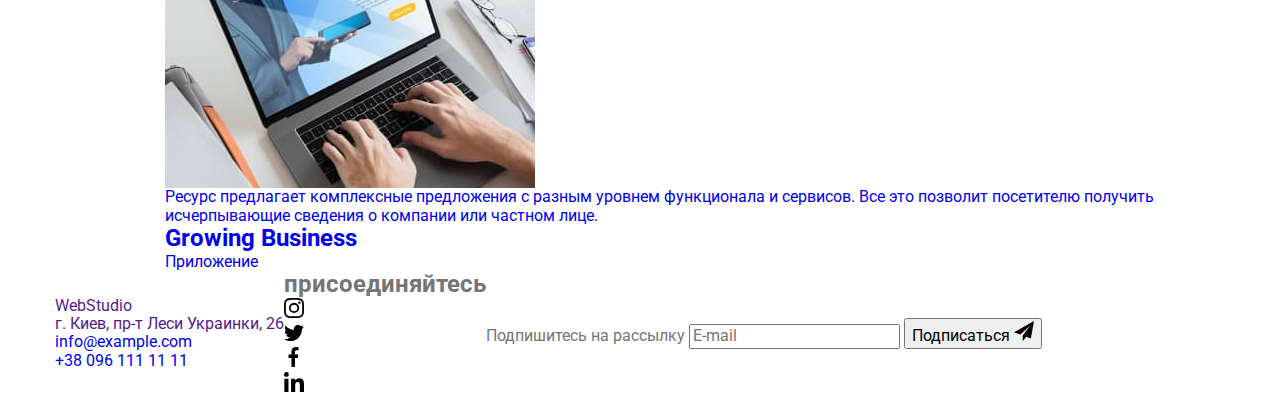
==== commit edc00d34: "DZ__07--50%" ====
--- a/portfolio.html
+++ b/portfolio.html
@@ -12,34 +12,48 @@
     rel="stylesheet" />
   <link rel="stylesheet"
     href="https://cdnjs.cloudflare.com/ajax/libs/modern-normalize/1.1.0/modern-normalize.min.css" />
-  <link rel="stylesheet" href="./css/styles.css" />
+    <link rel="stylesheet" href="./css/main.min.css" />
+    
+  <!-- <link rel="stylesheet" href="./css/styles.css" /> -->
 </head>
 
 <body>
   <!-- верхняя линия -->
-  <header class="header-decor">
-    <div class="container min">
-      <nav class="main-nav">
-        <a href="" class="logo"><span class="web">Web</span>Studio</a>
-        <ul class="site-nav list">
-          <li class="item"><a href="./index.html" class="link  menu-link">Студия</a></li>
-          <li class="item"><a href="./portfolio.html" class="link current menu-link">Портфолио</a>
-          </li>
-          <li class="item"><a href="" class="link menu-link">Контакты</a></li>
+  <header class="header"> 
+  
+    <div class="container">
+           
+      <nav class="header__nav">
+    
+        <a href="" class="header__logo"><span class="header__web">Web</span>Studio</a>
+              
+
+        <ul class="site-nav">
+
+          <li class="site-nav__item"><a href="./index.html" class="site-nav__link  ">Студия</a></li>
+        
+          <li class="site-nav__item">
+            <a href="./portfolio.html" class="site-nav__link current">Портфолио</a>
+          </li>
+          <li class="site-nav__item"><a href="" class="site-nav__link">Контакты</a></li>
         </ul>
       </nav>
 
-      <ul class="auth-nav list">
-
-        <li class="item">
-          <a href="info@devstudio.com" class="info-nav">
-            <svg class="nav-envelope hed-icon" width="16px" height="12px">
+      <ul class="auth-nav ">
+        
+        <li class=" auth-nav__item ">
+        
+          <a href="info@devstudio.com" class="auth-nav__info">
+            
+            <svg class="auth-nav__envelope auth-nav__icon" width="16px" height="12px">
+              
               <use href="./images/icons.svg.svg#icon-envelope"></use>
             </svg>info@devstudio.com</a>
         </li>
-        <li class="item">
-          <a href="+380961111111" class="info-nav">
-            <svg class="nav-smartphone hed-icon" width="10px" height="16px">
+        <li class=" auth-nav__item ">
+          <a href="+380961111111" class="auth-nav__info">
+            <svg class="auth-nav__smartphone auth-nav__icon" width="10px" height="16px">
+              
               <use href="./images/icons.svg.svg#icon-smartphone"></use>
             </svg>+38 096 111 11 11</a>
         </li>
@@ -51,7 +65,7 @@
     <section class="section-project">
       <div class="container">
         <h1 class="secret">Проекти компании</h1>
-        <!-- фильтер -->
+        <!-- фильтр -->
         <div class="">
           <ul class="filter list">
             <li class="item">
@@ -84,11 +98,14 @@
           <li class="cards">
 
             <a href="#" class="dec-non cards-foc">
-              <div class="cards-effect">
+              <!-- cards_item -->
+              <div class="cards-effect">
+
                 <img src="images/img4.jpg" alt="пример веб сайта" width="370" />
                 <div class="cards-text-box">
-
-                  <p class="text-cards">Ресурс предлагает комплексные предложения с разным уровнем функционала и
+                 <!-- cards_text-box -->
+                  <p class="text-cards">Ресурс предлагает комплексные предложения с разным уровнем функционала и
+                    <!-- cards_text -->
                     сервисов. Все это позволит посетителю получить исчерпывающие сведения о компании или частном лице.
                   </p>
 
@@ -97,7 +114,9 @@
               </div>
               <div class="cards-border">
                 <h2 class="project-title">Технокряк</h2>
+                <!-- cards_project-title -->
                 <p class="description">Веб-сайт</p>
+                <!-- cards_description -->
               </div>
             </a>
           </li>
--- a/css/main.min.css
+++ b/css/main.min.css
@@ -0,0 +1,2 @@
+html{box-sizing:border-box}*,*::before,*::after{box-sizing:inherit}.list{list-style:none}ul,li,a{text-decoration:none;list-style:none;padding:0;margin:0}h1,h2,h3,h4,p{margin:0;padding:0}.dec-non{text-decoration:none}img{display:block}body{padding-top:80px;background-color:#fff;color:#757575;font-family:"Roboto", sans-serif;margin:0}.secret{position:absolute;width:1px;height:1px;margin:-1px;border:0;padding:0;white-space:nowrap;clip-path:inset(100%);clip:rect(0 0 0 0);overflow:hidden}.section{text-align:center;padding-top:95px;padding-bottom:95px}.container{margin-left:auto;margin-right:auto;padding-left:15px;padding-right:15px;width:1200px}.header{position:fixed;width:100%;top:0;left:0;z-index:1;background-color:#fff;border-bottom:1px solid #eeeeee}.container{display:flex;align-items:center}.header__nav{display:flex;align-items:center}.site-nav{margin:auto;margin-left:95px;display:flex}.site-nav__item{margin-right:50px}.site-nav:last-child{margin-right:0}.site-nav__link{position:relative;display:block;padding:32px 0px;font-weight:500;font-size:14px;line-height:1.14;letter-spacing:0.02em;color:#212121;transition-property:color;transition-duration:2050ms;transition-timing-function:cubic-bezier(0.4, 0, 0.2, 1)}.site-nav__link:focus,.site-nav__link:hover{color:#2196f3}.site-nav__link.current{color:#2196f3}.auth-nav__info{text-decoration:none;font-weight:500;font-size:14px;line-height:1.14;letter-spacing:0.02em}.auth-nav{margin-left:auto;display:flex;align-items:baseline;margin-top:0;margin-bottom:0}.auth-nav__info{text-decoration:none;font-weight:500;font-size:14px;line-height:1.14;letter-spacing:0.02em;color:#757575;transition-property:color;transition-duration:2050ms;transition-timing-function:cubic-bezier(0.4, 0, 0.2, 1)}.auth-nav:focus,.auth-nav:hover{color:#2196f3}.auth-nav__item+.auth-nav__item{margin-left:50px}.auth-nav__icon{margin-right:10px;fill:#757575;transition-property:fill;transition-duration:2050ms;transition-timing-function:cubic-bezier(0.4, 0, 0.2, 1)}.auth-nav__smartphone{margin-bottom:-3px}.auth-nav__envelope{margin-bottom:-1px}.auth-nav__info:hover,.auth-nav__info:focus{color:#2196f3}.auth-nav__info:hover .auth-nav__icon,.auth-nav__info:focus .auth-nav__icon{fill:#2196f3}.current::after{content:"";position:absolute;left:0;bottom:0;display:block;width:100%;height:4px;border-radius:2px;background-color:#2196f3}.header__logo{font-family:"Raleway";font-style:normal;text-decoration:none;font-weight:700;font-size:26px;line-height:1.2;letter-spacing:0.03em;color:black}.header__web{color:#2196f3}.heroes{min-height:600px;max-width:1600px;padding-top:200px;padding-bottom:200px;margin:auto;background-image:linear-gradient(to right, rgba(0,0,0,0.25), rgba(0,0,0,0.25)),url(../images/Img-fon.jpg);background-color:#2f303a}.heroes__section{text-align:center;margin-left:auto;margin-right:auto;width:1200px}.heroes__header{margin:0;padding:0;font-weight:900;font-size:44px;line-height:1.4;letter-spacing:0.06em;text-transform:uppercase;color:#fff;margin-bottom:30px}.heroes__button{display:inline-block;font-family:inherit;font-weight:500;font-size:16px;line-height:1.6;cursor:pointer;text-align:center;letter-spacing:0.03em;border-radius:4px;border:none;padding:10px 32px;box-sizing:border-box;align-items:center;color:#fff;background-color:#2196f3;box-shadow:0px 4px 4px rgba(0,0,0,0.15);transition-property:background-color;transition-duration:2050ms;transition-timing-function:cubic-bezier(0.4, 0, 0.2, 1)}.heroes__button:hover,.heroes__button:focus{background-color:#006eff}.peculiarities__list{display:flex;margin-bottom:0;margin-top:0;font-weight:700;font-size:14px;line-height:1.4;letter-spacing:0.03em;color:#212121}.peculiarities__description{text-align:center;text-align:left;width:270px}.peculiarities__description:not(:last-child){margin-right:30px}.peculiarities__decor{display:flex;justify-content:center;align-items:center;margin-bottom:30px;width:270px;height:120px;border-radius:4px;background-color:#f5f4fa}.peculiarities__title{margin-top:0;margin-bottom:10px;font-weight:700;font-size:14px;line-height:1.4;letter-spacing:0.03em;text-transform:uppercase;color:#212121}.peculiarities__paragraph{margin-bottom:0;margin-top:0;font-weight:400;font-size:14px;line-height:1.7;letter-spacing:0.03em;color:#757575}.performance{text-align:center;padding-bottom:95px}.performance__title{text-align:center;margin-top:0;margin-bottom:0;margin-bottom:50px;font-weight:700;font-size:36px;line-height:1.17;letter-spacing:0.03em;color:#212121}.performance__list{margin:0;display:flex}.performance__description:not(:last-child){padding-right:30px}.performance__card{position:relative}.performance__fon{display:flex;position:absolute;align-items:center;justify-content:center;bottom:0;padding:8px;width:100%;min-height:70px;background-color:rgba(47,48,58,0.8)}.performance__img-text{font-style:normal;font-weight:700;font-size:14px;line-height:1.14;letter-spacing:0.03em;color:#fff}.team{background-color:#f5f4fa}.team__title{text-align:center;margin-top:0;margin-bottom:0;margin-bottom:50px;font-weight:700;font-size:36px;line-height:1.17;letter-spacing:0.03em;color:#212121}.team__list{margin-top:0;margin-bottom:0;text-align:center;padding-left:0;padding-right:0;display:flex}.team__description{border-radius:0px 0px 4px 4px;filter:drop-shadow(0px 4px 4px rgba(0,0,0,0.25));background-color:#fff}.team__description:not(:last-child){margin-right:30px}.team__works{padding-top:30px;padding-bottom:30px}.team__employee{margin-top:0;margin-bottom:0;padding-bottom:10px;font-weight:500;font-size:16px;line-height:1.2;letter-spacing:0.03em;color:#212121}.team__speciality{margin-top:0;margin-bottom:0;padding-bottom:16px;font-weight:400;font-size:16px;line-height:1.2;letter-spacing:0.03em}.social-media{display:flex;align-items:center;margin:auto;width:206px}.social-media__logo:not(:last-child){margin-right:10px}.social-media__link{display:flex;width:44px;height:44px;border-radius:50%;transition-property:background-color;transition-duration:2050ms;transition-timing-function:cubic-bezier(0.4, 0, 0.2, 1)}.social-media__link:hover,.social-media__link:focus{background-color:#2196f3;filter:drop-shadow(0px 4px 4px rgba(0,0,0,0.25))}.social-media__link a{width:20px;height:20px}.social-media__icon{margin:auto;width:20px;height:20px;fill:#afb1b8;transition-property:fill;transition-duration:2050ms;transition-timing-function:cubic-bezier(0.4, 0, 0.2, 1)}.social-media__link:focus .social-media__icon,.social-media__link:hover .social-media__icon{fill:#fff}.clients__title{font-weight:700;font-size:36px;line-height:1.17;margin-bottom:50px;text-align:center;letter-spacing:0.03em;color:#212121}.clients__list{display:flex}.clients__group:not(:last-child){margin-right:30px}.clients__link{display:flex;justify-content:center;width:170px;height:92px;border:1px solid #afb1b8;background-color:#fff;border-radius:4px;transition-property:border-color;transition-duration:2050ms;transition-timing-function:cubic-bezier(0.4, 0, 0.2, 1)}.clients__link:hover,.clients__link:focus{border:1px solid #2196f3}.clients__icon{margin-top:auto;margin-bottom:auto;max-width:106px;max-height:60px;fill:#afb1b8;transition-property:fill;transition-duration:2050ms;transition-timing-function:cubic-bezier(0.4, 0, 0.2, 1)}.clients__link:focus .clients__icon,.clients__link:hover .clients__icon{fill:#2196f3}
+/*# sourceMappingURL=main.min.css.map */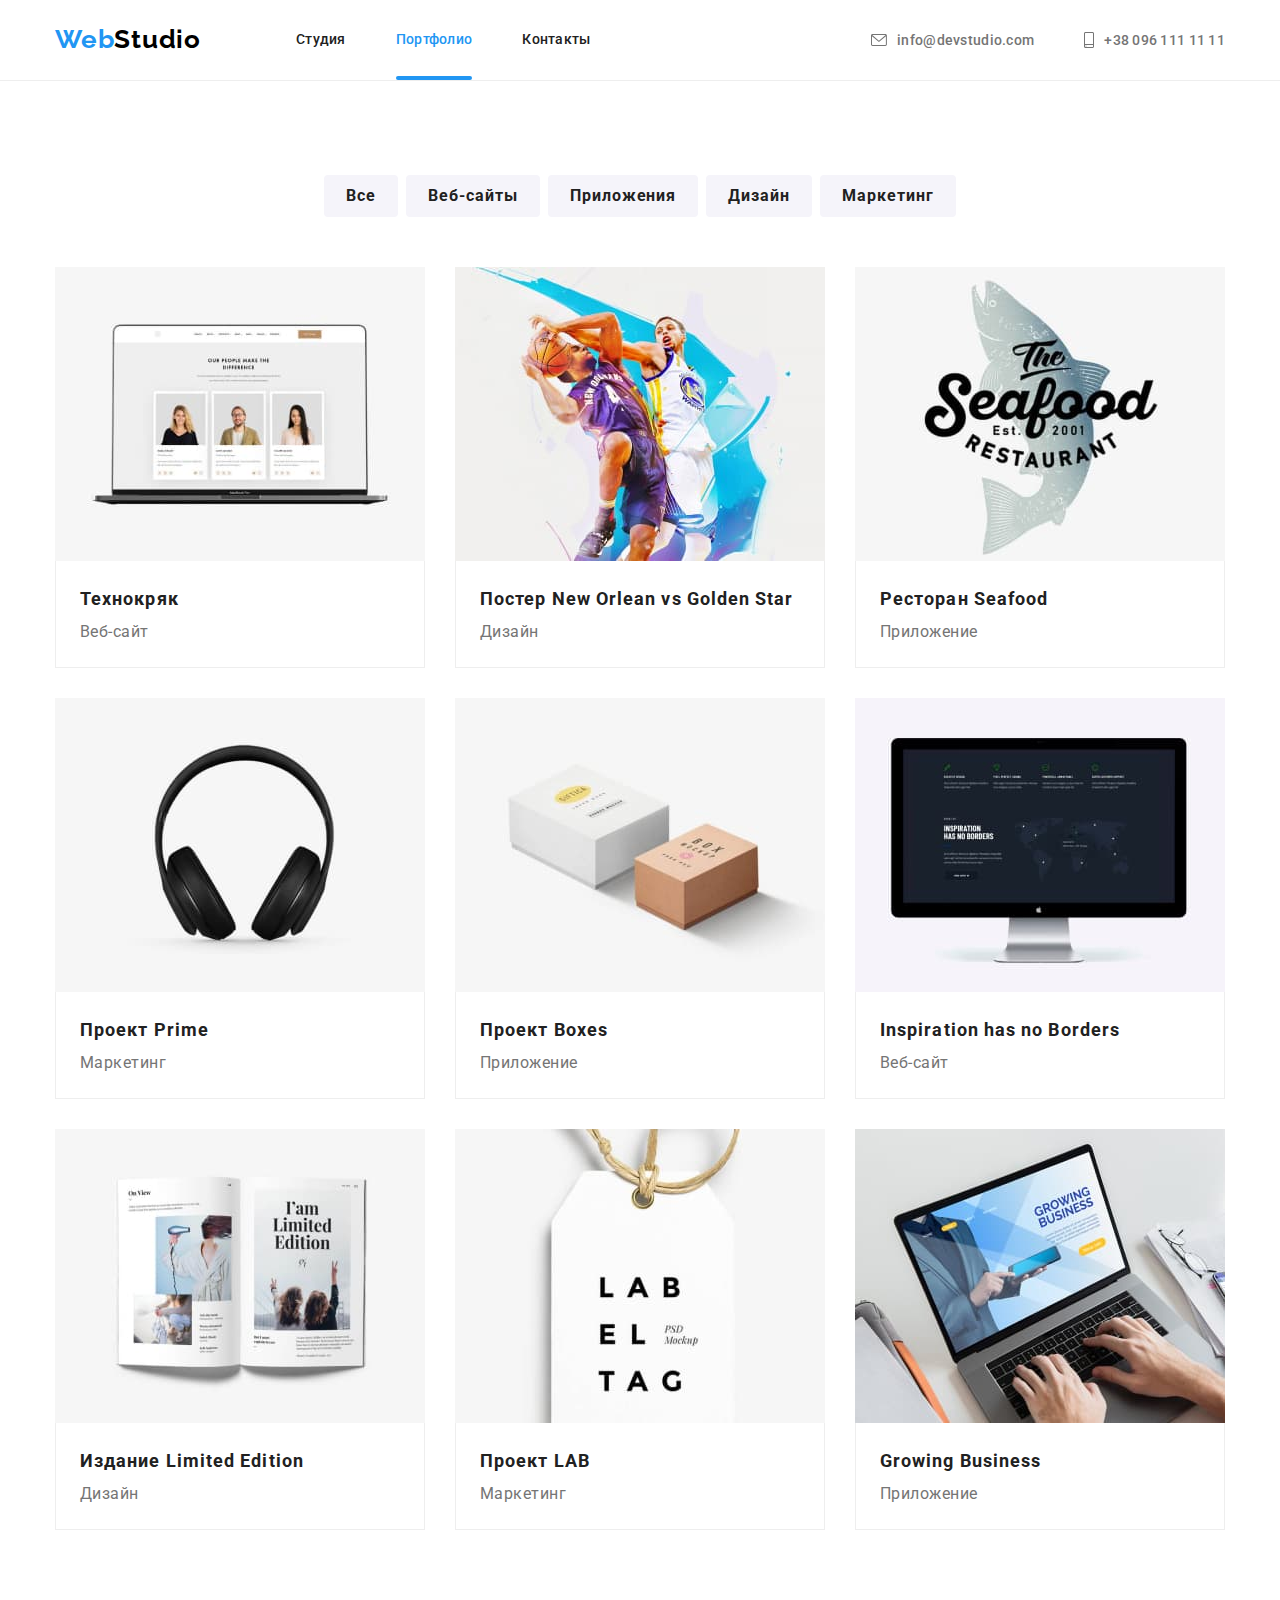
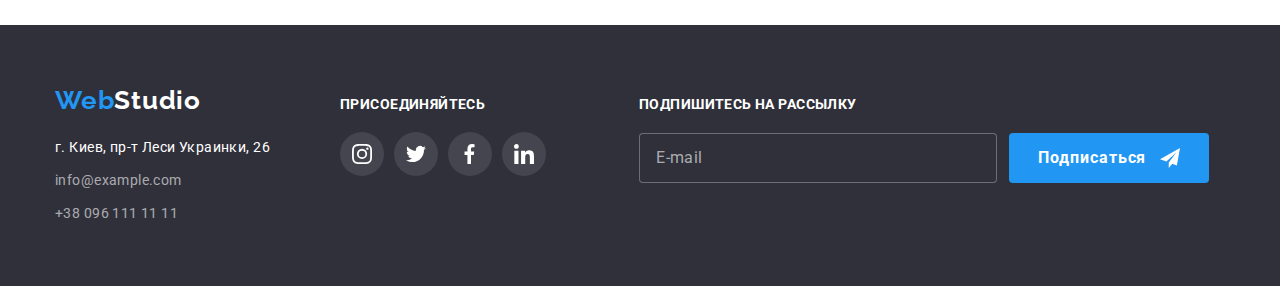
==== commit 87a8ba12: "DZ_07 перевірено валідатором" ====
--- a/portfolio.html
+++ b/portfolio.html
@@ -12,26 +12,26 @@
     rel="stylesheet" />
   <link rel="stylesheet"
     href="https://cdnjs.cloudflare.com/ajax/libs/modern-normalize/1.1.0/modern-normalize.min.css" />
-    <link rel="stylesheet" href="./css/main.min.css" />
-    
-  <!-- <link rel="stylesheet" href="./css/styles.css" /> -->
+  <link rel="stylesheet" href="./css/main.min.css" />
+
+
 </head>
 
 <body>
   <!-- верхняя линия -->
-  <header class="header"> 
-  
+  <header class="header">
+
     <div class="container">
-           
+
       <nav class="header__nav">
-    
+
         <a href="" class="header__logo"><span class="header__web">Web</span>Studio</a>
-              
+
 
         <ul class="site-nav">
 
           <li class="site-nav__item"><a href="./index.html" class="site-nav__link  ">Студия</a></li>
-        
+
           <li class="site-nav__item">
             <a href="./portfolio.html" class="site-nav__link current">Портфолио</a>
           </li>
@@ -40,20 +40,20 @@
       </nav>
 
       <ul class="auth-nav ">
-        
+
         <li class=" auth-nav__item ">
-        
+
           <a href="info@devstudio.com" class="auth-nav__info">
-            
+
             <svg class="auth-nav__envelope auth-nav__icon" width="16px" height="12px">
-              
+
               <use href="./images/icons.svg.svg#icon-envelope"></use>
             </svg>info@devstudio.com</a>
         </li>
         <li class=" auth-nav__item ">
           <a href="+380961111111" class="auth-nav__info">
             <svg class="auth-nav__smartphone auth-nav__icon" width="10px" height="16px">
-              
+
               <use href="./images/icons.svg.svg#icon-smartphone"></use>
             </svg>+38 096 111 11 11</a>
         </li>
@@ -63,230 +63,229 @@
   <!-- проекти -->
   <main>
     <section class="section-project">
-      <div class="container">
+      <div class="section-project__conteiner">
         <h1 class="secret">Проекти компании</h1>
         <!-- фильтр -->
-        <div class="">
-          <ul class="filter list">
-            <li class="item">
-              <button type="button" class=" filter-button">Все</button>
-            </li>
-            <li class="item">
-              <button type="button" class=" filter-button">
+        <div>
+          <ul class="filter ">
+            <li class="filter__item">
+              <button type="button" class=" filter__button">Все</button>
+            </li>
+            <li class="filter__item">
+              <button type="button" class=" filter__button">
                 Веб-сайты
               </button>
             </li>
-            <li class="item">
-              <button type="button" class=" filter-button">
+            <li class="filter__item">
+              <button type="button" class=" filter__button">
                 Приложения
               </button>
             </li>
-            <li class="item">
-              <button type="button" class=" filter-button">
+            <li class="filter__item">
+              <button type="button" class=" filter__button">
                 Дизайн
               </button>
             </li>
-            <li class="item">
-              <button type="button" class=" filter-button">
+            <li class="filter__item">
+              <button type="button" class=" filter__button">
                 Маркетинг
               </button>
             </li>
           </ul>
         </div>
 
-        <ul class="project list">
-          <li class="cards">
-
-            <a href="#" class="dec-non cards-foc">
-              <!-- cards_item -->
-              <div class="cards-effect">
+        <ul class="project">
+          <li class="cards">
+
+            <a href="#" class="cards__link">
+
+              <div class="cards__effect">
 
                 <img src="images/img4.jpg" alt="пример веб сайта" width="370" />
-                <div class="cards-text-box">
-                 <!-- cards_text-box -->
-                  <p class="text-cards">Ресурс предлагает комплексные предложения с разным уровнем функционала и
-                    <!-- cards_text -->
-                    сервисов. Все это позволит посетителю получить исчерпывающие сведения о компании или частном лице.
-                  </p>
-
-                </div>
-
-              </div>
-              <div class="cards-border">
-                <h2 class="project-title">Технокряк</h2>
-                <!-- cards_project-title -->
-                <p class="description">Веб-сайт</p>
-                <!-- cards_description -->
-              </div>
-            </a>
-          </li>
-
-          <li class="cards">
-            <a href="#" class="dec-non cards-foc">
-              <div class="cards-effect">
+                <div class="cards__textBox">
+
+                  <p class="cards__text ">Ресурс предлагает комплексные предложения с разным уровнем функционала и
+
+                    сервисов. Все это позволит посетителю получить исчерпывающие сведения о компании или частном лице.
+                  </p>
+
+                </div>
+
+              </div>
+              <div class="cards__border">
+                <h2 class="cards__title">Технокряк</h2>
+
+                <p class="cards__description">Веб-сайт</p>
+
+              </div>
+            </a>
+          </li>
+
+          <li class="cards">
+            <a href="#" class="cards__link">
+              <div class="cards__effect">
                 <img src="images/img5.jpg" alt="пример веб сайта" width="370" />
-                <div class="cards-text-box">
-
-                  <p class="text-cards">Ресурс предлагает комплексные предложения с разным уровнем функционала и
-                    сервисов. Все это позволит посетителю получить исчерпывающие сведения о компании или частном лице.
-                  </p>
-
-                </div>
-
-              </div>
-
-              <div class="cards-border">
-                <h2 class="project-title">
+                <div class="cards__textBox">
+
+                  <p class="cards__text">Ресурс предлагает комплексные предложения с разным уровнем функционала и
+                    сервисов. Все это позволит посетителю получить исчерпывающие сведения о компании или частном лице.
+                  </p>
+
+                </div>
+
+              </div>
+
+              <div class="cards__border">
+                <h2 class="cards__title">
                   Постер <span lang="en"> New Orlean vs Golden Star</span>
                 </h2>
-                <p class="description">Дизайн</p>
-              </div>
-            </a>
-          </li>
-          <li class="cards">
-            <a href="#" class="dec-non cards-foc">
-              <div class="cards-effect">
+                <p class="cards__description">Дизайн</p>
+              </div>
+            </a>
+          </li>
+          <li class="cards">
+            <a href="#" class="cards__link">
+              <div class="cards__effect">
                 <img src="images/seafood.jpg" alt="пример веб сайта" width="370" />
-                <div class="cards-text-box">
-
-                  <p class="text-cards">Ресурс предлагает комплексные предложения с разным уровнем функционала и
-                    сервисов. Все это позволит посетителю получить исчерпывающие сведения о компании или частном лице.
-                  </p>
-
-                </div>
-
-              </div>
-              <div class="cards-border">
-                <h2 class="project-title">
+                <div class="cards__textBox">
+
+                  <p class="cards__text">Ресурс предлагает комплексные предложения с разным уровнем функционала и
+                    сервисов. Все это позволит посетителю получить исчерпывающие сведения о компании или частном лице.
+                  </p>
+
+                </div>
+
+              </div>
+              <div class="cards__border">
+                <h2 class="cards__title">
                   Ресторан <span lang="en">Seafood</span>
                 </h2>
-                <p class="description">Приложение</p>
-              </div>
-            </a>
-          </li>
-          <li class="cards">
-            <a href="#" class="dec-non cards-foc">
-              <div class="cards-effect">
+                <p class="cards__description">Приложение</p>
+              </div>
+            </a>
+          </li>
+          <li class="cards">
+            <a href="#" class="cards__link">
+              <div class="cards__effect">
                 <img src="images/img7.jpg" alt="пример веб сайта" width="370" />
-                <div class="cards-text-box">
-
-                  <p class="text-cards">Ресурс предлагает комплексные предложения с разным уровнем функционала и
-                    сервисов. Все это позволит посетителю получить исчерпывающие сведения о компании или частном лице.
-                  </p>
-
-                </div>
-
-              </div>
-              <div class="cards-border">
-
-                <h2 class="project-title">
+                <div class="cards__textBox">
+
+                  <p class="cards__text">Ресурс предлагает комплексные предложения с разным уровнем функционала и
+                    сервисов. Все это позволит посетителю получить исчерпывающие сведения о компании или частном лице.
+                  </p>
+
+                </div>
+
+              </div>
+              <div class="cards__border">
+
+                <h2 class="cards__title">
                   Проект <span lang="en">Prime</span>
                 </h2>
-                <p class="description">Маркетинг</p>
-              </div>
-            </a>
-          </li>
-          <li class="cards">
-            <a href="#" class="dec-non cards-foc">
-              <div class="cards-effect">
+                <p class="cards__description">Маркетинг</p>
+              </div>
+            </a>
+          </li>
+          <li class="cards">
+            <a href="#" class="cards__link">
+              <div class="cards__effect">
 
                 <img src="images/img8.jpg" alt="пример веб сайта" width="370" />
-                <div class="cards-text-box">
-
-                  <p class="text-cards">Ресурс предлагает комплексные предложения с разным уровнем функционала и
-                    сервисов. Все это позволит посетителю получить исчерпывающие сведения о компании или частном лице.
-                  </p>
-
-                </div>
-
-              </div>
-              <div class="cards-border">
-                <h2 class="project-title">
+                <div class="cards__textBox">
+
+                  <p class="cards__text">Ресурс предлагает комплексные предложения с разным уровнем функционала и
+                    сервисов. Все это позволит посетителю получить исчерпывающие сведения о компании или частном лице.
+                  </p>
+
+                </div>
+
+              </div>
+              <div class="cards__border">
+                <h2 class="cards__title">
                   Проект <span lang="en">Boxes</span>
                 </h2>
-                <p class="description">Приложение</p>
-              </div>
-            </a>
-          </li>
-          <li class="cards">
-            <a href="#" class="dec-non cards-foc">
-              <div class="cards-effect">
+                <p class="cards__description">Приложение</p>
+              </div>
+            </a>
+          </li>
+          <li class="cards">
+            <a href="#" class="cards__link">
+              <div class="cards__effect">
                 <img src="images/img9.jpg" alt="пример веб сайта" width="370" />
-                <div class="cards-text-box">
-
-                  <p class="text-cards">Ресурс предлагает комплексные предложения с разным уровнем функционала и
-                    сервисов. Все это позволит посетителю получить исчерпывающие сведения о компании или частном лице.
-                  </p>
-
-                </div>
-
-              </div>
-              <div class="cards-border">
-                <h2 class="project-title" lang="en">
+                <div class="cards__textBox">
+
+                  <p class="cards__text">Ресурс предлагает комплексные предложения с разным уровнем функционала и
+                    сервисов. Все это позволит посетителю получить исчерпывающие сведения о компании или частном лице.
+                  </p>
+
+                </div>
+
+              </div>
+              <div class="cards__border">
+                <h2 class="cards__title" lang="en">
                   Inspiration has no Borders
                 </h2>
-                <p class="description">Веб-сайт</p>
-              </div>
-            </a>
-          </li>
-          <li class="cards">
-            <a href="#" class="dec-non cards-foc">
-              <div class="cards-effect">
+                <p class="cards__description">Веб-сайт</p>
+              </div>
+            </a>
+          </li>
+          <li class="cards">
+            <a href="#" class="cards__link">
+              <div class="cards__effect">
                 <img src="images/img10.jpg" alt="пример веб сайта" width="370" />
-                <div class="cards-text-box">
-
-                  <p class="text-cards">Ресурс предлагает комплексные предложения с разным уровнем функционала и
-                    сервисов. Все это позволит посетителю получить исчерпывающие сведения о компании или частном лице.
-                  </p>
-
-                </div>
-
-              </div>
-              <div class="cards-border">
-                <h2 class="project-title">
+                <div class="cards__textBox">
+
+                  <p class="cards__text">Ресурс предлагает комплексные предложения с разным уровнем функционала и
+                    сервисов. Все это позволит посетителю получить исчерпывающие сведения о компании или частном лице.
+                  </p>
+
+                </div>
+
+              </div>
+              <div class="cards__border">
+                <h2 class="cards__title">
                   Издание <span lang="en">Limited Edition</span>
                 </h2>
-                <p class="description">Дизайн</p>
-              </div>
-            </a>
-          </li>
-          <li class="cards">
-            <a href="#" class="dec-non cards-foc">
-              <div class="cards-effect">
+                <p class="cards__description">Дизайн</p>
+              </div>
+            </a>
+          </li>
+          <li class="cards">
+            <a href="#" class="cards__link">
+              <div class="cards__effect">
                 <img src="images/img11.jpg" alt="пример веб сайта" width="370" />
-                <div class="cards-text-box">
-
-                  <p class="text-cards">Ресурс предлагает комплексные предложения с разным уровнем функционала и
-                    сервисов. Все это позволит посетителю получить исчерпывающие сведения о компании или частном лице.
-                  </p>
-
-                </div>
-
-              </div>
-              <div class="cards-border">
-                <h2 class="project-title">
+                <div class="cards__textBox">
+                  <p class="cards__text">Ресурс предлагает комплексные предложения с разным уровнем функционала и
+                    сервисов. Все это позволит посетителю получить исчерпывающие сведения о компании или частном лице.
+                  </p>
+
+                </div>
+
+              </div>
+              <div class="cards__border">
+                <h2 class="cards__title">
                   Проект <span lang="en">LAB</span>
                 </h2>
-                <p class="description">Маркетинг</p>
-              </div>
-            </a>
-          </li>
-          <li class="cards">
-            <a href="#" class="dec-non cards-foc">
-              <div class="cards-effect">
+                <p class="cards__description">Маркетинг</p>
+              </div>
+            </a>
+          </li>
+          <li class="cards">
+            <a href="#" class="cards__link">
+              <div class="cards__effect">
                 <img src="images/img12.jpg" alt="пример веб сайта" width="370" />
-                <div class="cards-text-box">
-
-                  <p class="text-cards">Ресурс предлагает комплексные предложения с разным уровнем функционала и
-                    сервисов. Все это позволит посетителю получить исчерпывающие сведения о компании или частном лице.
-                  </p>
-
-                </div>
-
-              </div>
-              <div class="cards-border">
-                <h2 class="project-title" lang="en">Growing Business</h2>
-                <p class="description">Приложение</p>
+                <div class="cards__textBox">
+
+                  <p class="cards__text">Ресурс предлагает комплексные предложения с разным уровнем функционала и
+                    сервисов. Все это позволит посетителю получить исчерпывающие сведения о компании или частном лице.
+                  </p>
+
+                </div>
+
+              </div>
+              <div class="cards__border">
+                <h2 class="cards__title" lang="en">Growing Business</h2>
+                <p class="cards__description">Приложение</p>
               </div>
             </a>
           </li>
@@ -296,20 +295,28 @@
   </main>
   <!-- футер -->
 
-  <footer class="footer-box">
-    <div class="container conteainer-footer">
-      <div class="address-footer">
-        <a class="logo footer-logo" href=""><span class="web">Web</span>Studio</a>
+  <footer class="footer">
+
+    <div class=" footer__conteainer container ">
+
+      <div class="footer__address">
+
+        <a class="footer__logo" href=""><span class="footer__web">Web</span>Studio</a>
+
         <address style="font-style: normal;">
-          <ul class="footer-nav list">
-            <li class="auth-info">
-              <a href="" class="auth footer">г. Киев, пр-т Леси Украинки, 26</a>
-            </li>
-            <li class="auth-info">
-              <a href="info@example.com" class="info footer">info@example.com</a>
-            </li>
-            <li class="auth-info">
-              <a href="+380961111111" class="info footer">+38 096 111 11 11</a>
+
+          <ul class="footer__nav ">
+
+            <li class="footer__info auth-info">
+
+              <a href="" class="footer__auth">г. Киев, пр-т Леси Украинки, 26</a>
+
+            </li>
+            <li class="footer__info auth-info">
+              <a href="info@example.com" class="footer__infoLink ">info@example.com</a>
+            </li>
+            <li class="footer__info  auth-info">
+              <a href="+380961111111" class="footer__infoLink ">+38 096 111 11 11</a>
             </li>
           </ul>
         </address>
@@ -317,32 +324,32 @@
 
 
       <div class="footer-media">
-        <h2 class="strong-media">присоединяйтесь</h2>
-        <ul class="social-footer">
-          <li class="social-item">
-            <a href="" class="media footer-icon">
-              <svg class="social footer-svg" width="20px" height="20px">
+        <h2 class="footer-media__strong">присоединяйтесь</h2>
+        <ul class="footerSoc">
+          <li class="footerSoc__item">
+            <a href="" class=" footerSoc__icon">
+              <svg class="footerSoc__svg " width="20px" height="20px">
                 <use href="./images/icons.svg.svg#icon-instagram"></use>
               </svg>
             </a>
           </li>
-          <li class="social-item">
-            <a href="" class="media footer-icon">
-              <svg class="social footer-svg" width="20px" height="20px">
+          <li class="footerSoc__item">
+            <a href="" class="footerSoc__icon">
+              <svg class="footerSoc__svg" width="20px" height="20px">
                 <use href="./images/icons.svg.svg#icon-twitter"></use>
               </svg>
             </a>
           </li>
-          <li class="social-item">
-            <a href="" class="media footer-icon">
-              <svg class="social footer-svg" width="20px" height="20px">
+          <li class="footerSoc__item">
+            <a href="" class="footerSoc__icon">
+              <svg class="footerSoc__svg" width="20px" height="20px">
                 <use href="./images/icons.svg.svg#icon-facebook"></use>
               </svg>
             </a>
           </li>
-          <li class="social-item">
-            <a href="" class="media footer-icon">
-              <svg class="social footer-svg" width="20px" height="20px">
+          <li class="footerSoc__item">
+            <a href="" class="footerSoc__icon">
+              <svg class="footerSoc__svg" width="20px" height="20px">
                 <use href="./images/icons.svg.svg#icon-linkedin"></use>
               </svg>
             </a>
@@ -350,12 +357,12 @@
         </ul>
       </div>
       <div class="subscription">
-        <label for="email" class="subscription-label">Подпишитесь на рассылку</label>
-        <input class="subscription-input" placeholder="E-mail" type="email" name="email" id="email">
-
-        <button class="button-modal button-submit" type="submit">Подписаться
-
-          <svg class="send-icons" width="20px" height="20px">
+        <label for="email" class="subscription__label">Подпишитесь на рассылку</label>
+        <input class="subscription__input" placeholder="E-mail" type="email" name="email" id="email">
+
+        <button class=" subscription__button" type="submit">Подписаться
+
+          <svg class="subscription__icons" width="20px" height="20px">
             <use href="./images/icons.svg.svg#icon-send"></use>
           </svg>
 
--- a/css/main.min.css
+++ b/css/main.min.css
@@ -1,2 +1,2 @@
-html{box-sizing:border-box}*,*::before,*::after{box-sizing:inherit}.list{list-style:none}ul,li,a{text-decoration:none;list-style:none;padding:0;margin:0}h1,h2,h3,h4,p{margin:0;padding:0}.dec-non{text-decoration:none}img{display:block}body{padding-top:80px;background-color:#fff;color:#757575;font-family:"Roboto", sans-serif;margin:0}.secret{position:absolute;width:1px;height:1px;margin:-1px;border:0;padding:0;white-space:nowrap;clip-path:inset(100%);clip:rect(0 0 0 0);overflow:hidden}.section{text-align:center;padding-top:95px;padding-bottom:95px}.container{margin-left:auto;margin-right:auto;padding-left:15px;padding-right:15px;width:1200px}.header{position:fixed;width:100%;top:0;left:0;z-index:1;background-color:#fff;border-bottom:1px solid #eeeeee}.container{display:flex;align-items:center}.header__nav{display:flex;align-items:center}.site-nav{margin:auto;margin-left:95px;display:flex}.site-nav__item{margin-right:50px}.site-nav:last-child{margin-right:0}.site-nav__link{position:relative;display:block;padding:32px 0px;font-weight:500;font-size:14px;line-height:1.14;letter-spacing:0.02em;color:#212121;transition-property:color;transition-duration:2050ms;transition-timing-function:cubic-bezier(0.4, 0, 0.2, 1)}.site-nav__link:focus,.site-nav__link:hover{color:#2196f3}.site-nav__link.current{color:#2196f3}.auth-nav__info{text-decoration:none;font-weight:500;font-size:14px;line-height:1.14;letter-spacing:0.02em}.auth-nav{margin-left:auto;display:flex;align-items:baseline;margin-top:0;margin-bottom:0}.auth-nav__info{text-decoration:none;font-weight:500;font-size:14px;line-height:1.14;letter-spacing:0.02em;color:#757575;transition-property:color;transition-duration:2050ms;transition-timing-function:cubic-bezier(0.4, 0, 0.2, 1)}.auth-nav:focus,.auth-nav:hover{color:#2196f3}.auth-nav__item+.auth-nav__item{margin-left:50px}.auth-nav__icon{margin-right:10px;fill:#757575;transition-property:fill;transition-duration:2050ms;transition-timing-function:cubic-bezier(0.4, 0, 0.2, 1)}.auth-nav__smartphone{margin-bottom:-3px}.auth-nav__envelope{margin-bottom:-1px}.auth-nav__info:hover,.auth-nav__info:focus{color:#2196f3}.auth-nav__info:hover .auth-nav__icon,.auth-nav__info:focus .auth-nav__icon{fill:#2196f3}.current::after{content:"";position:absolute;left:0;bottom:0;display:block;width:100%;height:4px;border-radius:2px;background-color:#2196f3}.header__logo{font-family:"Raleway";font-style:normal;text-decoration:none;font-weight:700;font-size:26px;line-height:1.2;letter-spacing:0.03em;color:black}.header__web{color:#2196f3}.heroes{min-height:600px;max-width:1600px;padding-top:200px;padding-bottom:200px;margin:auto;background-image:linear-gradient(to right, rgba(0,0,0,0.25), rgba(0,0,0,0.25)),url(../images/Img-fon.jpg);background-color:#2f303a}.heroes__section{text-align:center;margin-left:auto;margin-right:auto;width:1200px}.heroes__header{margin:0;padding:0;font-weight:900;font-size:44px;line-height:1.4;letter-spacing:0.06em;text-transform:uppercase;color:#fff;margin-bottom:30px}.heroes__button{display:inline-block;font-family:inherit;font-weight:500;font-size:16px;line-height:1.6;cursor:pointer;text-align:center;letter-spacing:0.03em;border-radius:4px;border:none;padding:10px 32px;box-sizing:border-box;align-items:center;color:#fff;background-color:#2196f3;box-shadow:0px 4px 4px rgba(0,0,0,0.15);transition-property:background-color;transition-duration:2050ms;transition-timing-function:cubic-bezier(0.4, 0, 0.2, 1)}.heroes__button:hover,.heroes__button:focus{background-color:#006eff}.peculiarities__list{display:flex;margin-bottom:0;margin-top:0;font-weight:700;font-size:14px;line-height:1.4;letter-spacing:0.03em;color:#212121}.peculiarities__description{text-align:center;text-align:left;width:270px}.peculiarities__description:not(:last-child){margin-right:30px}.peculiarities__decor{display:flex;justify-content:center;align-items:center;margin-bottom:30px;width:270px;height:120px;border-radius:4px;background-color:#f5f4fa}.peculiarities__title{margin-top:0;margin-bottom:10px;font-weight:700;font-size:14px;line-height:1.4;letter-spacing:0.03em;text-transform:uppercase;color:#212121}.peculiarities__paragraph{margin-bottom:0;margin-top:0;font-weight:400;font-size:14px;line-height:1.7;letter-spacing:0.03em;color:#757575}.performance{text-align:center;padding-bottom:95px}.performance__title{text-align:center;margin-top:0;margin-bottom:0;margin-bottom:50px;font-weight:700;font-size:36px;line-height:1.17;letter-spacing:0.03em;color:#212121}.performance__list{margin:0;display:flex}.performance__description:not(:last-child){padding-right:30px}.performance__card{position:relative}.performance__fon{display:flex;position:absolute;align-items:center;justify-content:center;bottom:0;padding:8px;width:100%;min-height:70px;background-color:rgba(47,48,58,0.8)}.performance__img-text{font-style:normal;font-weight:700;font-size:14px;line-height:1.14;letter-spacing:0.03em;color:#fff}.team{background-color:#f5f4fa}.team__title{text-align:center;margin-top:0;margin-bottom:0;margin-bottom:50px;font-weight:700;font-size:36px;line-height:1.17;letter-spacing:0.03em;color:#212121}.team__list{margin-top:0;margin-bottom:0;text-align:center;padding-left:0;padding-right:0;display:flex}.team__description{border-radius:0px 0px 4px 4px;filter:drop-shadow(0px 4px 4px rgba(0,0,0,0.25));background-color:#fff}.team__description:not(:last-child){margin-right:30px}.team__works{padding-top:30px;padding-bottom:30px}.team__employee{margin-top:0;margin-bottom:0;padding-bottom:10px;font-weight:500;font-size:16px;line-height:1.2;letter-spacing:0.03em;color:#212121}.team__speciality{margin-top:0;margin-bottom:0;padding-bottom:16px;font-weight:400;font-size:16px;line-height:1.2;letter-spacing:0.03em}.social-media{display:flex;align-items:center;margin:auto;width:206px}.social-media__logo:not(:last-child){margin-right:10px}.social-media__link{display:flex;width:44px;height:44px;border-radius:50%;transition-property:background-color;transition-duration:2050ms;transition-timing-function:cubic-bezier(0.4, 0, 0.2, 1)}.social-media__link:hover,.social-media__link:focus{background-color:#2196f3;filter:drop-shadow(0px 4px 4px rgba(0,0,0,0.25))}.social-media__link a{width:20px;height:20px}.social-media__icon{margin:auto;width:20px;height:20px;fill:#afb1b8;transition-property:fill;transition-duration:2050ms;transition-timing-function:cubic-bezier(0.4, 0, 0.2, 1)}.social-media__link:focus .social-media__icon,.social-media__link:hover .social-media__icon{fill:#fff}.clients__title{font-weight:700;font-size:36px;line-height:1.17;margin-bottom:50px;text-align:center;letter-spacing:0.03em;color:#212121}.clients__list{display:flex}.clients__group:not(:last-child){margin-right:30px}.clients__link{display:flex;justify-content:center;width:170px;height:92px;border:1px solid #afb1b8;background-color:#fff;border-radius:4px;transition-property:border-color;transition-duration:2050ms;transition-timing-function:cubic-bezier(0.4, 0, 0.2, 1)}.clients__link:hover,.clients__link:focus{border:1px solid #2196f3}.clients__icon{margin-top:auto;margin-bottom:auto;max-width:106px;max-height:60px;fill:#afb1b8;transition-property:fill;transition-duration:2050ms;transition-timing-function:cubic-bezier(0.4, 0, 0.2, 1)}.clients__link:focus .clients__icon,.clients__link:hover .clients__icon{fill:#2196f3}
+html{box-sizing:border-box}*,*::before,*::after{box-sizing:inherit}.list{list-style:none}ul,li,a{list-style:none;padding:0;margin:0}h1,h2,h3,h4,p{margin:0;padding:0}.dec-non{text-decoration:none}img{display:block}body{padding-top:80px;background-color:#fff;color:#757575;font-family:"Roboto", sans-serif;margin:0}.section{text-align:center;padding-top:95px;padding-bottom:95px}.container{margin-left:auto;margin-right:auto;padding-left:15px;padding-right:15px;width:1200px}.secret{position:absolute;width:1px;height:1px;margin:-1px;border:0;padding:0;white-space:nowrap;clip-path:inset(100%);clip:rect(0 0 0 0);overflow:hidden}.header{position:fixed;width:100%;top:0;left:0;z-index:1;background-color:#fff;border-bottom:1px solid #eeeeee}.container{display:flex;align-items:center}.header__nav{display:flex;align-items:center}.site-nav{margin:auto;margin-left:95px;display:flex}.site-nav__item{margin-right:50px}.site-nav:last-child{margin-right:0}.site-nav__link{position:relative;display:block;padding:32px 0px;font-weight:500;font-size:14px;line-height:1.14;letter-spacing:0.02em;text-decoration:none;color:#212121;transition-property:color;transition-duration:250ms;transition-timing-function:cubic-bezier(0.4, 0, 0.2, 1)}.site-nav__link:focus,.site-nav__link:hover{color:#2196f3}.site-nav__link.current{color:#2196f3}.auth-nav__info{text-decoration:none;font-weight:500;font-size:14px;line-height:1.14;letter-spacing:0.02em}.auth-nav{margin-left:auto;display:flex;align-items:baseline;margin-top:0;margin-bottom:0}.auth-nav__info{text-decoration:none;font-weight:500;font-size:14px;line-height:1.14;letter-spacing:0.02em;color:#757575;transition-property:color;transition-duration:250ms;transition-timing-function:cubic-bezier(0.4, 0, 0.2, 1)}.auth-nav:focus,.auth-nav:hover{color:#2196f3}.auth-nav__item+.auth-nav__item{margin-left:50px}.auth-nav__icon{margin-right:10px;fill:#757575;transition-property:fill;transition-duration:250ms;transition-timing-function:cubic-bezier(0.4, 0, 0.2, 1)}.auth-nav__smartphone{margin-bottom:-3px}.auth-nav__envelope{margin-bottom:-1px}.auth-nav__info:hover,.auth-nav__info:focus{color:#2196f3}.auth-nav__info:hover .auth-nav__icon,.auth-nav__info:focus .auth-nav__icon{fill:#2196f3}.current::after{content:"";position:absolute;left:0;bottom:0;display:block;width:100%;height:4px;border-radius:2px;background-color:#2196f3}.header__logo{font-family:"Raleway";font-style:normal;text-decoration:none;font-weight:700;font-size:26px;line-height:1.2;letter-spacing:0.03em;color:black}.header__web{color:#2196f3}.heroes{min-height:600px;max-width:1600px;padding-top:200px;padding-bottom:200px;margin:auto;background-image:linear-gradient(to right, rgba(0,0,0,0.25), rgba(0,0,0,0.25)),url(../images/Img-fon.jpg);background-color:#2f303a}.heroes__section{text-align:center;margin-left:auto;margin-right:auto;width:1200px}.heroes__header{margin:0;padding:0;font-weight:900;font-size:44px;line-height:1.4;letter-spacing:0.06em;text-transform:uppercase;color:#fff;margin-bottom:30px}.heroes__button{display:inline-block;font-family:inherit;font-weight:500;font-size:16px;line-height:1.6;cursor:pointer;text-align:center;letter-spacing:0.03em;border-radius:4px;border:none;padding:10px 32px;box-sizing:border-box;align-items:center;color:#fff;background-color:#2196f3;box-shadow:0px 4px 4px rgba(0,0,0,0.15);transition-property:background-color;transition-duration:250ms;transition-timing-function:cubic-bezier(0.4, 0, 0.2, 1)}.heroes__button:hover,.heroes__button:focus{background-color:#006eff}.peculiarities__list{display:flex;margin-bottom:0;margin-top:0;font-weight:700;font-size:14px;line-height:1.4;letter-spacing:0.03em;color:#212121}.peculiarities__description{text-align:center;text-align:left;width:270px}.peculiarities__description:not(:last-child){margin-right:30px}.peculiarities__decor{display:flex;justify-content:center;align-items:center;margin-bottom:30px;width:270px;height:120px;border-radius:4px;background-color:#f5f4fa}.peculiarities__title{margin-top:0;margin-bottom:10px;font-weight:700;font-size:14px;line-height:1.4;letter-spacing:0.03em;text-transform:uppercase;color:#212121}.peculiarities__paragraph{margin-bottom:0;margin-top:0;font-weight:400;font-size:14px;line-height:1.7;letter-spacing:0.03em;color:#757575}.performance{text-align:center;padding-bottom:95px}.performance__title{text-align:center;margin-top:0;margin-bottom:0;margin-bottom:50px;font-weight:700;font-size:36px;line-height:1.17;letter-spacing:0.03em;color:#212121}.performance__list{margin:0;display:flex}.performance__description:not(:last-child){padding-right:30px}.performance__card{position:relative}.performance__fon{display:flex;position:absolute;align-items:center;justify-content:center;bottom:0;padding:8px;width:100%;min-height:70px;background-color:rgba(47,48,58,0.8)}.performance__img-text{font-style:normal;font-weight:700;font-size:14px;line-height:1.14;letter-spacing:0.03em;color:#fff}.team{background-color:#f5f4fa}.team__title{text-align:center;margin-top:0;margin-bottom:0;margin-bottom:50px;font-weight:700;font-size:36px;line-height:1.17;letter-spacing:0.03em;color:#212121}.team__list{margin-top:0;margin-bottom:0;text-align:center;padding-left:0;padding-right:0;display:flex}.team__description{border-radius:0px 0px 4px 4px;filter:drop-shadow(0px 4px 4px rgba(0,0,0,0.25));background-color:#fff}.team__description:not(:last-child){margin-right:30px}.team__works{padding-top:30px;padding-bottom:30px}.team__employee{margin-top:0;margin-bottom:0;padding-bottom:10px;font-weight:500;font-size:16px;line-height:1.2;letter-spacing:0.03em;color:#212121}.team__speciality{margin-top:0;margin-bottom:0;padding-bottom:16px;font-weight:400;font-size:16px;line-height:1.2;letter-spacing:0.03em}.social-media{display:flex;align-items:center;margin:auto;width:206px}.social-media__logo:not(:last-child){margin-right:10px}.social-media__link{display:flex;width:44px;height:44px;border-radius:50%;transition-property:background-color;transition-duration:250ms;transition-timing-function:cubic-bezier(0.4, 0, 0.2, 1)}.social-media__link:hover,.social-media__link:focus{background-color:#2196f3;filter:drop-shadow(0px 4px 4px rgba(0,0,0,0.25))}.social-media__link a{width:20px;height:20px}.social-media__icon{margin:auto;width:20px;height:20px;fill:#afb1b8;transition-property:fill;transition-duration:250ms;transition-timing-function:cubic-bezier(0.4, 0, 0.2, 1)}.social-media__link:focus .social-media__icon,.social-media__link:hover .social-media__icon{fill:#fff}.clients__title{font-weight:700;font-size:36px;line-height:1.17;margin-bottom:50px;text-align:center;letter-spacing:0.03em;color:#212121}.clients__list{display:flex}.clients__group:not(:last-child){margin-right:30px}.clients__link{display:flex;justify-content:center;width:170px;height:92px;border:1px solid #afb1b8;background-color:#fff;border-radius:4px;transition-property:border-color;transition-duration:250ms;transition-timing-function:cubic-bezier(0.4, 0, 0.2, 1)}.clients__link:hover,.clients__link:focus{border:1px solid #2196f3}.clients__icon{margin-top:auto;margin-bottom:auto;max-width:106px;max-height:60px;fill:#afb1b8;transition-property:fill;transition-duration:250ms;transition-timing-function:cubic-bezier(0.4, 0, 0.2, 1)}.clients__link:focus .clients__icon,.clients__link:hover .clients__icon{fill:#2196f3}.backdrop{position:fixed;top:0;left:0;width:100%;height:100%;background-color:rgba(0,0,0,0.2);transition:opacity 500ms linear, visibility 500ms linear}.backdrop.is-hidden{visibility:hidden;opacity:0;pointer-events:none}.backdrop.is-hidden .modal{transform:translate(-50%, -50%) scale(0) rotate(90deg)}.modal{position:absolute;top:50%;left:50%;transform:translate(-50%, -50%);padding:40px;min-width:528px;min-height:581px;border-radius:4px;box-shadow:0px 1px 3px rgba(0,0,0,0.12),0px 1px 1px rgba(0,0,0,0.14),0px 2px 1px rgba(0,0,0,0.2);background-color:#fff;transform:translate(-50%, -50%);transition:transform 250ms linear}.modal__close{display:flex;align-items:center;position:absolute;cursor:pointer;right:0;top:0;margin:8px;width:30px;height:30px;box-sizing:inherit;border-radius:50%;background-color:#fff;border:1px solid rgba(0,0,0,0.1);transition-property:box-shadow fill;transition-duration:250ms;transition-timing-function:cubic-bezier(0.4, 0, 0.2, 1)}.modal__close:hover,.modal__close:focus{box-shadow:0px 4px 4px rgba(0,0,0,0.25);fill:#2196f3}.modal__sign{align-items:center;justify-content:center}.modal__sign h2{font-weight:700;font-size:20px;margin-bottom:12px;line-height:1.15;letter-spacing:0.03em;color:#212121}.form{width:448px;height:342px}.form__field{position:relative;display:flex;flex-direction:column;margin-top:10px}.form__field textarea{resize:none;height:120px;padding:12px 16px;border:1px solid rgba(33,33,33,0.2);border-radius:4px;transition-property:border;transition-duration:250ms;transition-timing-function:cubic-bezier(0.4, 0, 0.2, 1)}.form__field textarea:focus{outline:0;outline-offset:0}.form__field textarea:focus,.form__field textarea:hover{border:1px solid #2196f3}.form__field ::placeholder{color:rgba(117,117,117,0.5)}.form__label{font-weight:400;font-size:12px;line-height:1.16;margin-bottom:4px;letter-spacing:0.01em}.form__input{padding:12px 42px;height:40px;border:1px solid rgba(33,33,33,0.2);border-radius:4px;transition-property:border;transition-duration:250ms;transition-timing-function:cubic-bezier(0.4, 0, 0.2, 1)}.form__input:focus{outline:0;outline-offset:0}.form__field .form__input:focus,.form__field .form__input:hover{border:1px solid #2196f3}.form__icons{position:absolute;top:29px;left:12px;transition-property:fill;transition-duration:250ms;transition-timing-function:cubic-bezier(0.4, 0, 0.2, 1)}.form__input:focus+.form__icons{fill:#2196f3}.checkbox{position:relative;display:flex;align-items:center;justify-content:center;margin-top:27px;margin-bottom:30px}.checkbox__conditions{position:absolute;width:1px;height:1px;margin:-1px;border:0;padding:0;white-space:nowrap;clip-path:inset(100%);clip:rect(0 0 0 0);overflow:hidden;transition-property:border-color background-color;transition-duration:250ms;transition-timing-function:cubic-bezier(0.4, 0, 0.2, 1)}.checkbox__text{font-weight:400;font-size:14px;line-height:1.71;letter-spacing:0.03em}.checkbox__text::before{position:absolute;content:"";top:50%;left:0;transform:translateY(-60%);display:inline-block;width:15px;height:15px;border:2px solid #212121;border-radius:4px}.checkbox__conditions:checked ~ .checkbox__text::before{border-color:#2196f3;background-color:#2196f3;background-image:url(../images/icon.check.svg);background-origin:content-box}.checkbox__treaty{color:#2196f3}.modal__button{display:block;border:none;box-sizing:border-box;font-weight:700;font-size:16px;line-height:1.9;letter-spacing:0.06em;align-items:center;text-align:center;margin:0 auto;border-radius:4px;border:none;padding:6px 22px;cursor:pointer;width:200px;height:50px;color:#fff;background-color:#2196f3;transition-property:background-color box-shadow;transition-duration:250ms;transition-timing-function:cubic-bezier(0.4, 0, 0.2, 1)}.modal__button:hover,.modal__button:focus{background-color:#006eff;box-shadow:0px 4px 4px rgba(0,0,0,0.15)}footer{font-weight:400;font-size:14px;line-height:1.7;letter-spacing:0.03em;background-color:#2f303a}.footer{padding-top:60px;padding-bottom:60px}.footer__conteainer{display:flex;align-items:baseline}.footer__address{margin-right:70px}.footer__logo{display:block;margin-bottom:20px;font-family:"Raleway";font-style:normal;text-decoration:none;font-weight:700;font-size:26px;line-height:1.2;letter-spacing:0.03em;color:#fff}.footer__web{color:#2196f3}.footer__nav>.footer__info:not(:last-child){margin-bottom:9px}.footer__info{display:block}.footer__auth{text-decoration:none;color:#fff;transition-property:color;transition-duration:250ms;transition-timing-function:cubic-bezier(0.4, 0, 0.2, 1)}.footer__auth:focus,.footer__auth:hover{color:#2196f3}.footer__infoLink{color:rgba(255,255,255,0.6);text-decoration:none;transition-property:color;transition-duration:250ms;transition-timing-function:cubic-bezier(0.4, 0, 0.2, 1)}.footer__infoLink:focus,.footer__infoLink:hover{color:#2196f3}.footer-media{margin-right:93px}.footer-media__strong{margin-bottom:20px;padding:0;font-weight:700;font-size:14px;line-height:16px;letter-spacing:0.03em;text-transform:uppercase;color:#fff}.footerSoc{display:flex;width:206px;height:44px}.footerSoc__item:not(:last-child){margin-right:10px}.footerSoc__icon{display:flex;width:44px;height:44px;border-radius:50%;background-color:#44454e;transition-property:background-color;transition-duration:250ms;transition-timing-function:cubic-bezier(0.4, 0, 0.2, 1)}.footerSoc__icon:hover,.footerSoc__icon:focus{background-color:#2196f3}.footerSoc__svg{margin:auto;width:20px;height:20px;fill:#fff}.subscription{display:flex;flex-direction:column;position:relative;width:570px;height:86px}.subscription__label{font-weight:700;font-size:14px;text-transform:uppercase;line-height:1.14;letter-spacing:0.03em;color:#fff;margin-bottom:20px}.subscription__input{padding:15px 16px;border-radius:4px;border:1px solid rgba(255,255,255,0.3);width:358px;height:50px;background-color:#2f303a;transition-property:border;transition-duration:250ms;transition-timing-function:cubic-bezier(0.4, 0, 0.2, 1)}.subscription__input:focus{outline:0;outline-offset:0}.subscription__input:focus,.subscription__input:hover{border:1px solid #2196f3}.subscription__input::placeholder{font-weight:400;font-size:16px;line-height:1.25;letter-spacing:0.03em;color:rgba(255,255,255,0.6)}.subscription__button{border:none;box-sizing:border-box;font-weight:700;font-size:16px;line-height:1.9;letter-spacing:0.06em;align-items:center;text-align:center;display:flex;position:absolute;align-items:center;justify-content:space-around;right:0;bottom:0;border-radius:4px;border:none;padding:6px 22px;cursor:pointer;width:200px;height:50px;text-align:center;color:#fff;background-color:#2196f3;transition-property:background-color box-shadow;transition-duration:250ms;transition-timing-function:cubic-bezier(0.4, 0, 0.2, 1)}.subscription__button:hover,.subscription__button:focus{background-color:#006eff;box-shadow:0px 4px 4px rgba(0,0,0,0.15)}.subscription__icons{fill:#fff}.section-project{padding-top:95px;padding-bottom:95px}.section-project__conteiner{margin-left:auto;margin-right:auto;padding-left:15px;padding-right:15px;width:1200px}.filter{display:flex;justify-content:center;margin:0;padding:0;margin-bottom:50px;margin-right:auto;align-items:center}.filter .filter__item:not(:last-child){margin-right:8px}.filter__button{border-radius:4px;border:none;cursor:pointer;padding:6px 22px;box-sizing:border-box;min-width:70px;font-weight:700;font-size:16px;line-height:1.9;letter-spacing:0.06em;align-items:center;text-align:center;color:#212121;background-color:#f5f4fa;transition-property:background-color filter color;transition-duration:250ms;transition-timing-function:cubic-bezier(0.4, 0, 0.2, 1)}.filter__button:hover,.filter__button:focus{color:#ffffff;background-color:#2196f3;filter:drop-shadow(0px 4px 4px rgba(0,0,0,0.25))}.project{display:flex;flex-wrap:wrap;margin:auto;padding:0}.cards{margin-right:30px;margin-bottom:30px;transition-property:filter;transition-duration:250ms;transition-timing-function:cubic-bezier(0.4, 0, 0.2, 1);width:calc((100% - 60px) / 3);background-color:#fff}.cards:nth-child(3n){margin-right:0px}.cards:nth-last-child(-n+3){margin-bottom:0}.cards:hover{filter:drop-shadow(0px 4px 4px rgba(0,0,0,0.25))}.cards__link{text-decoration:none}.cards__effect{position:relative;overflow:hidden}.cards__textBox{position:absolute;bottom:0;right:0;padding:63px 24px;width:100%;height:100%;background-color:rgba(33,150,243,0.9);transform:translateY(100%);transition-duration:250ms;transition-timing-function:cubic-bezier(0.4, 0, 0.2, 1)}.cards:hover .cards__textBox{transform:translateY(0)}.cards__text{padding:63px, 24px;font-weight:400;font-size:18px;line-height:1.55;letter-spacing:0.03em;text-align:left;color:#fff}.cards__border{padding:20px 24px;border:1px solid #eeeeee;border-top:0}.cards__title{font-weight:700;font-size:18px;line-height:2;letter-spacing:0.06em;color:#212121}.cards__description{font-weight:400;font-size:16px;line-height:1.87;letter-spacing:0.03em;color:#757575}
 /*# sourceMappingURL=main.min.css.map */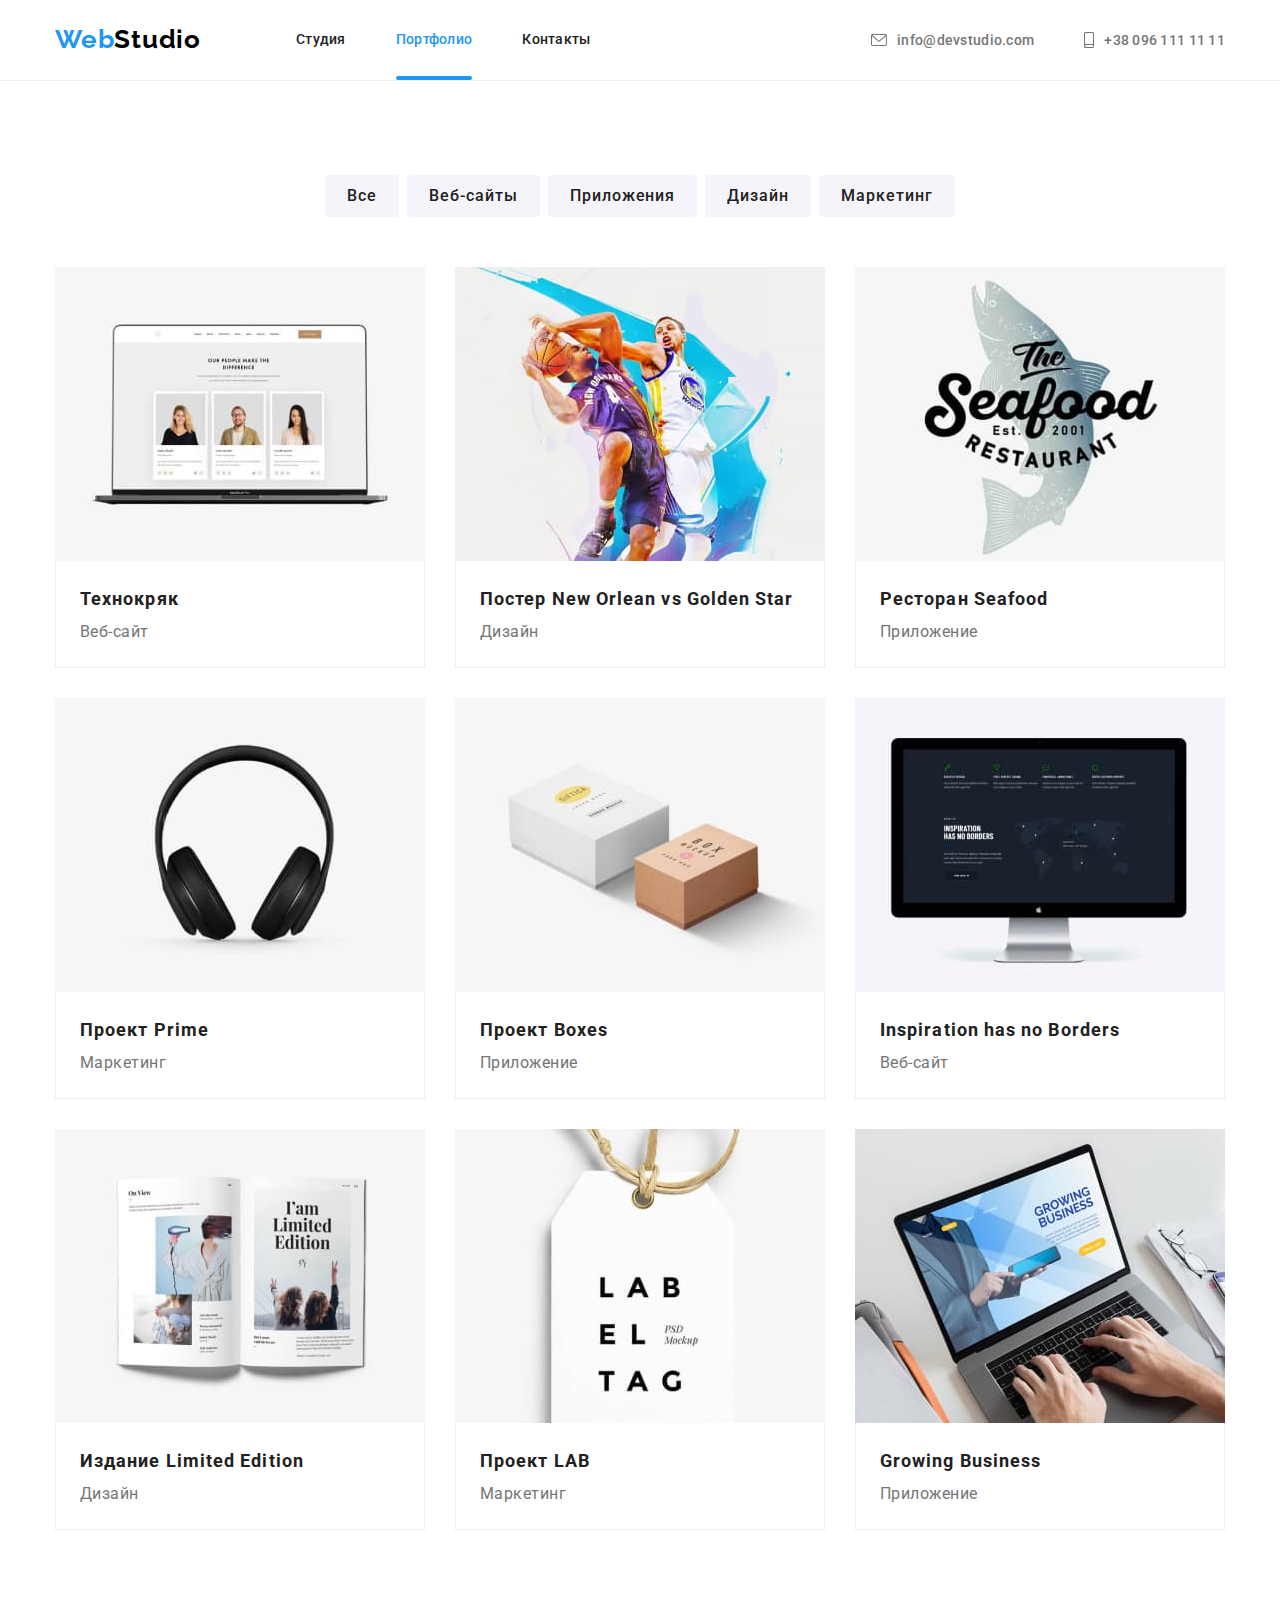
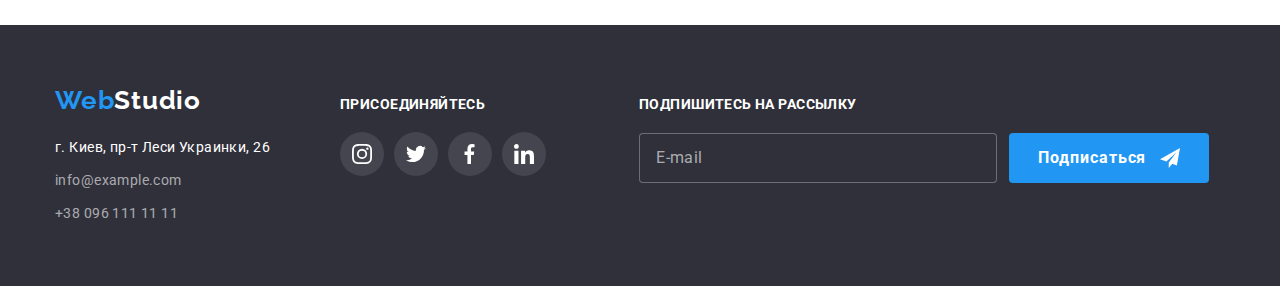
==== commit 18439402: "++++" ====
--- a/portfolio.html
+++ b/portfolio.html
@@ -12,6 +12,7 @@
     rel="stylesheet" />
   <link rel="stylesheet"
     href="https://cdnjs.cloudflare.com/ajax/libs/modern-normalize/1.1.0/modern-normalize.min.css" />
+    
   <link rel="stylesheet" href="./css/main.min.css" />
 
 
--- a/css/main.min.css
+++ b/css/main.min.css
@@ -1,2 +1,2 @@
-html{box-sizing:border-box}*,*::before,*::after{box-sizing:inherit}.list{list-style:none}ul,li,a{list-style:none;padding:0;margin:0}h1,h2,h3,h4,p{margin:0;padding:0}.dec-non{text-decoration:none}img{display:block}body{padding-top:80px;background-color:#fff;color:#757575;font-family:"Roboto", sans-serif;margin:0}.section{text-align:center;padding-top:95px;padding-bottom:95px}.container{margin-left:auto;margin-right:auto;padding-left:15px;padding-right:15px;width:1200px}.secret{position:absolute;width:1px;height:1px;margin:-1px;border:0;padding:0;white-space:nowrap;clip-path:inset(100%);clip:rect(0 0 0 0);overflow:hidden}.header{position:fixed;width:100%;top:0;left:0;z-index:1;background-color:#fff;border-bottom:1px solid #eeeeee}.container{display:flex;align-items:center}.header__nav{display:flex;align-items:center}.site-nav{margin:auto;margin-left:95px;display:flex}.site-nav__item{margin-right:50px}.site-nav:last-child{margin-right:0}.site-nav__link{position:relative;display:block;padding:32px 0px;font-weight:500;font-size:14px;line-height:1.14;letter-spacing:0.02em;text-decoration:none;color:#212121;transition-property:color;transition-duration:250ms;transition-timing-function:cubic-bezier(0.4, 0, 0.2, 1)}.site-nav__link:focus,.site-nav__link:hover{color:#2196f3}.site-nav__link.current{color:#2196f3}.auth-nav__info{text-decoration:none;font-weight:500;font-size:14px;line-height:1.14;letter-spacing:0.02em}.auth-nav{margin-left:auto;display:flex;align-items:baseline;margin-top:0;margin-bottom:0}.auth-nav__info{text-decoration:none;font-weight:500;font-size:14px;line-height:1.14;letter-spacing:0.02em;color:#757575;transition-property:color;transition-duration:250ms;transition-timing-function:cubic-bezier(0.4, 0, 0.2, 1)}.auth-nav:focus,.auth-nav:hover{color:#2196f3}.auth-nav__item+.auth-nav__item{margin-left:50px}.auth-nav__icon{margin-right:10px;fill:#757575;transition-property:fill;transition-duration:250ms;transition-timing-function:cubic-bezier(0.4, 0, 0.2, 1)}.auth-nav__smartphone{margin-bottom:-3px}.auth-nav__envelope{margin-bottom:-1px}.auth-nav__info:hover,.auth-nav__info:focus{color:#2196f3}.auth-nav__info:hover .auth-nav__icon,.auth-nav__info:focus .auth-nav__icon{fill:#2196f3}.current::after{content:"";position:absolute;left:0;bottom:0;display:block;width:100%;height:4px;border-radius:2px;background-color:#2196f3}.header__logo{font-family:"Raleway";font-style:normal;text-decoration:none;font-weight:700;font-size:26px;line-height:1.2;letter-spacing:0.03em;color:black}.header__web{color:#2196f3}.heroes{min-height:600px;max-width:1600px;padding-top:200px;padding-bottom:200px;margin:auto;background-image:linear-gradient(to right, rgba(0,0,0,0.25), rgba(0,0,0,0.25)),url(../images/Img-fon.jpg);background-color:#2f303a}.heroes__section{text-align:center;margin-left:auto;margin-right:auto;width:1200px}.heroes__header{margin:0;padding:0;font-weight:900;font-size:44px;line-height:1.4;letter-spacing:0.06em;text-transform:uppercase;color:#fff;margin-bottom:30px}.heroes__button{display:inline-block;font-family:inherit;font-weight:500;font-size:16px;line-height:1.6;cursor:pointer;text-align:center;letter-spacing:0.03em;border-radius:4px;border:none;padding:10px 32px;box-sizing:border-box;align-items:center;color:#fff;background-color:#2196f3;box-shadow:0px 4px 4px rgba(0,0,0,0.15);transition-property:background-color;transition-duration:250ms;transition-timing-function:cubic-bezier(0.4, 0, 0.2, 1)}.heroes__button:hover,.heroes__button:focus{background-color:#006eff}.peculiarities__list{display:flex;margin-bottom:0;margin-top:0;font-weight:700;font-size:14px;line-height:1.4;letter-spacing:0.03em;color:#212121}.peculiarities__description{text-align:center;text-align:left;width:270px}.peculiarities__description:not(:last-child){margin-right:30px}.peculiarities__decor{display:flex;justify-content:center;align-items:center;margin-bottom:30px;width:270px;height:120px;border-radius:4px;background-color:#f5f4fa}.peculiarities__title{margin-top:0;margin-bottom:10px;font-weight:700;font-size:14px;line-height:1.4;letter-spacing:0.03em;text-transform:uppercase;color:#212121}.peculiarities__paragraph{margin-bottom:0;margin-top:0;font-weight:400;font-size:14px;line-height:1.7;letter-spacing:0.03em;color:#757575}.performance{text-align:center;padding-bottom:95px}.performance__title{text-align:center;margin-top:0;margin-bottom:0;margin-bottom:50px;font-weight:700;font-size:36px;line-height:1.17;letter-spacing:0.03em;color:#212121}.performance__list{margin:0;display:flex}.performance__description:not(:last-child){padding-right:30px}.performance__card{position:relative}.performance__fon{display:flex;position:absolute;align-items:center;justify-content:center;bottom:0;padding:8px;width:100%;min-height:70px;background-color:rgba(47,48,58,0.8)}.performance__img-text{font-style:normal;font-weight:700;font-size:14px;line-height:1.14;letter-spacing:0.03em;color:#fff}.team{background-color:#f5f4fa}.team__title{text-align:center;margin-top:0;margin-bottom:0;margin-bottom:50px;font-weight:700;font-size:36px;line-height:1.17;letter-spacing:0.03em;color:#212121}.team__list{margin-top:0;margin-bottom:0;text-align:center;padding-left:0;padding-right:0;display:flex}.team__description{border-radius:0px 0px 4px 4px;filter:drop-shadow(0px 4px 4px rgba(0,0,0,0.25));background-color:#fff}.team__description:not(:last-child){margin-right:30px}.team__works{padding-top:30px;padding-bottom:30px}.team__employee{margin-top:0;margin-bottom:0;padding-bottom:10px;font-weight:500;font-size:16px;line-height:1.2;letter-spacing:0.03em;color:#212121}.team__speciality{margin-top:0;margin-bottom:0;padding-bottom:16px;font-weight:400;font-size:16px;line-height:1.2;letter-spacing:0.03em}.social-media{display:flex;align-items:center;margin:auto;width:206px}.social-media__logo:not(:last-child){margin-right:10px}.social-media__link{display:flex;width:44px;height:44px;border-radius:50%;transition-property:background-color;transition-duration:250ms;transition-timing-function:cubic-bezier(0.4, 0, 0.2, 1)}.social-media__link:hover,.social-media__link:focus{background-color:#2196f3;filter:drop-shadow(0px 4px 4px rgba(0,0,0,0.25))}.social-media__link a{width:20px;height:20px}.social-media__icon{margin:auto;width:20px;height:20px;fill:#afb1b8;transition-property:fill;transition-duration:250ms;transition-timing-function:cubic-bezier(0.4, 0, 0.2, 1)}.social-media__link:focus .social-media__icon,.social-media__link:hover .social-media__icon{fill:#fff}.clients__title{font-weight:700;font-size:36px;line-height:1.17;margin-bottom:50px;text-align:center;letter-spacing:0.03em;color:#212121}.clients__list{display:flex}.clients__group:not(:last-child){margin-right:30px}.clients__link{display:flex;justify-content:center;width:170px;height:92px;border:1px solid #afb1b8;background-color:#fff;border-radius:4px;transition-property:border-color;transition-duration:250ms;transition-timing-function:cubic-bezier(0.4, 0, 0.2, 1)}.clients__link:hover,.clients__link:focus{border:1px solid #2196f3}.clients__icon{margin-top:auto;margin-bottom:auto;max-width:106px;max-height:60px;fill:#afb1b8;transition-property:fill;transition-duration:250ms;transition-timing-function:cubic-bezier(0.4, 0, 0.2, 1)}.clients__link:focus .clients__icon,.clients__link:hover .clients__icon{fill:#2196f3}.backdrop{position:fixed;top:0;left:0;width:100%;height:100%;background-color:rgba(0,0,0,0.2);transition:opacity 500ms linear, visibility 500ms linear}.backdrop.is-hidden{visibility:hidden;opacity:0;pointer-events:none}.backdrop.is-hidden .modal{transform:translate(-50%, -50%) scale(0) rotate(90deg)}.modal{position:absolute;top:50%;left:50%;transform:translate(-50%, -50%);padding:40px;min-width:528px;min-height:581px;border-radius:4px;box-shadow:0px 1px 3px rgba(0,0,0,0.12),0px 1px 1px rgba(0,0,0,0.14),0px 2px 1px rgba(0,0,0,0.2);background-color:#fff;transform:translate(-50%, -50%);transition:transform 250ms linear}.modal__close{display:flex;align-items:center;position:absolute;cursor:pointer;right:0;top:0;margin:8px;width:30px;height:30px;box-sizing:inherit;border-radius:50%;background-color:#fff;border:1px solid rgba(0,0,0,0.1);transition-property:box-shadow fill;transition-duration:250ms;transition-timing-function:cubic-bezier(0.4, 0, 0.2, 1)}.modal__close:hover,.modal__close:focus{box-shadow:0px 4px 4px rgba(0,0,0,0.25);fill:#2196f3}.modal__sign{align-items:center;justify-content:center}.modal__sign h2{font-weight:700;font-size:20px;margin-bottom:12px;line-height:1.15;letter-spacing:0.03em;color:#212121}.form{width:448px;height:342px}.form__field{position:relative;display:flex;flex-direction:column;margin-top:10px}.form__field textarea{resize:none;height:120px;padding:12px 16px;border:1px solid rgba(33,33,33,0.2);border-radius:4px;transition-property:border;transition-duration:250ms;transition-timing-function:cubic-bezier(0.4, 0, 0.2, 1)}.form__field textarea:focus{outline:0;outline-offset:0}.form__field textarea:focus,.form__field textarea:hover{border:1px solid #2196f3}.form__field ::placeholder{color:rgba(117,117,117,0.5)}.form__label{font-weight:400;font-size:12px;line-height:1.16;margin-bottom:4px;letter-spacing:0.01em}.form__input{padding:12px 42px;height:40px;border:1px solid rgba(33,33,33,0.2);border-radius:4px;transition-property:border;transition-duration:250ms;transition-timing-function:cubic-bezier(0.4, 0, 0.2, 1)}.form__input:focus{outline:0;outline-offset:0}.form__field .form__input:focus,.form__field .form__input:hover{border:1px solid #2196f3}.form__icons{position:absolute;top:29px;left:12px;transition-property:fill;transition-duration:250ms;transition-timing-function:cubic-bezier(0.4, 0, 0.2, 1)}.form__input:focus+.form__icons{fill:#2196f3}.checkbox{position:relative;display:flex;align-items:center;justify-content:center;margin-top:27px;margin-bottom:30px}.checkbox__conditions{position:absolute;width:1px;height:1px;margin:-1px;border:0;padding:0;white-space:nowrap;clip-path:inset(100%);clip:rect(0 0 0 0);overflow:hidden;transition-property:border-color background-color;transition-duration:250ms;transition-timing-function:cubic-bezier(0.4, 0, 0.2, 1)}.checkbox__text{font-weight:400;font-size:14px;line-height:1.71;letter-spacing:0.03em}.checkbox__text::before{position:absolute;content:"";top:50%;left:0;transform:translateY(-60%);display:inline-block;width:15px;height:15px;border:2px solid #212121;border-radius:4px}.checkbox__conditions:checked ~ .checkbox__text::before{border-color:#2196f3;background-color:#2196f3;background-image:url(../images/icon.check.svg);background-origin:content-box}.checkbox__treaty{color:#2196f3}.modal__button{display:block;border:none;box-sizing:border-box;font-weight:700;font-size:16px;line-height:1.9;letter-spacing:0.06em;align-items:center;text-align:center;margin:0 auto;border-radius:4px;border:none;padding:6px 22px;cursor:pointer;width:200px;height:50px;color:#fff;background-color:#2196f3;transition-property:background-color box-shadow;transition-duration:250ms;transition-timing-function:cubic-bezier(0.4, 0, 0.2, 1)}.modal__button:hover,.modal__button:focus{background-color:#006eff;box-shadow:0px 4px 4px rgba(0,0,0,0.15)}footer{font-weight:400;font-size:14px;line-height:1.7;letter-spacing:0.03em;background-color:#2f303a}.footer{padding-top:60px;padding-bottom:60px}.footer__conteainer{display:flex;align-items:baseline}.footer__address{margin-right:70px}.footer__logo{display:block;margin-bottom:20px;font-family:"Raleway";font-style:normal;text-decoration:none;font-weight:700;font-size:26px;line-height:1.2;letter-spacing:0.03em;color:#fff}.footer__web{color:#2196f3}.footer__nav>.footer__info:not(:last-child){margin-bottom:9px}.footer__info{display:block}.footer__auth{text-decoration:none;color:#fff;transition-property:color;transition-duration:250ms;transition-timing-function:cubic-bezier(0.4, 0, 0.2, 1)}.footer__auth:focus,.footer__auth:hover{color:#2196f3}.footer__infoLink{color:rgba(255,255,255,0.6);text-decoration:none;transition-property:color;transition-duration:250ms;transition-timing-function:cubic-bezier(0.4, 0, 0.2, 1)}.footer__infoLink:focus,.footer__infoLink:hover{color:#2196f3}.footer-media{margin-right:93px}.footer-media__strong{margin-bottom:20px;padding:0;font-weight:700;font-size:14px;line-height:16px;letter-spacing:0.03em;text-transform:uppercase;color:#fff}.footerSoc{display:flex;width:206px;height:44px}.footerSoc__item:not(:last-child){margin-right:10px}.footerSoc__icon{display:flex;width:44px;height:44px;border-radius:50%;background-color:#44454e;transition-property:background-color;transition-duration:250ms;transition-timing-function:cubic-bezier(0.4, 0, 0.2, 1)}.footerSoc__icon:hover,.footerSoc__icon:focus{background-color:#2196f3}.footerSoc__svg{margin:auto;width:20px;height:20px;fill:#fff}.subscription{display:flex;flex-direction:column;position:relative;width:570px;height:86px}.subscription__label{font-weight:700;font-size:14px;text-transform:uppercase;line-height:1.14;letter-spacing:0.03em;color:#fff;margin-bottom:20px}.subscription__input{padding:15px 16px;border-radius:4px;border:1px solid rgba(255,255,255,0.3);width:358px;height:50px;background-color:#2f303a;transition-property:border;transition-duration:250ms;transition-timing-function:cubic-bezier(0.4, 0, 0.2, 1)}.subscription__input:focus{outline:0;outline-offset:0}.subscription__input:focus,.subscription__input:hover{border:1px solid #2196f3}.subscription__input::placeholder{font-weight:400;font-size:16px;line-height:1.25;letter-spacing:0.03em;color:rgba(255,255,255,0.6)}.subscription__button{border:none;box-sizing:border-box;font-weight:700;font-size:16px;line-height:1.9;letter-spacing:0.06em;align-items:center;text-align:center;display:flex;position:absolute;align-items:center;justify-content:space-around;right:0;bottom:0;border-radius:4px;border:none;padding:6px 22px;cursor:pointer;width:200px;height:50px;text-align:center;color:#fff;background-color:#2196f3;transition-property:background-color box-shadow;transition-duration:250ms;transition-timing-function:cubic-bezier(0.4, 0, 0.2, 1)}.subscription__button:hover,.subscription__button:focus{background-color:#006eff;box-shadow:0px 4px 4px rgba(0,0,0,0.15)}.subscription__icons{fill:#fff}.section-project{padding-top:95px;padding-bottom:95px}.section-project__conteiner{margin-left:auto;margin-right:auto;padding-left:15px;padding-right:15px;width:1200px}.filter{display:flex;justify-content:center;margin:0;padding:0;margin-bottom:50px;margin-right:auto;align-items:center}.filter .filter__item:not(:last-child){margin-right:8px}.filter__button{border-radius:4px;border:none;cursor:pointer;padding:6px 22px;box-sizing:border-box;min-width:70px;font-weight:700;font-size:16px;line-height:1.9;letter-spacing:0.06em;align-items:center;text-align:center;color:#212121;background-color:#f5f4fa;transition-property:background-color filter color;transition-duration:250ms;transition-timing-function:cubic-bezier(0.4, 0, 0.2, 1)}.filter__button:hover,.filter__button:focus{color:#ffffff;background-color:#2196f3;filter:drop-shadow(0px 4px 4px rgba(0,0,0,0.25))}.project{display:flex;flex-wrap:wrap;margin:auto;padding:0}.cards{margin-right:30px;margin-bottom:30px;transition-property:filter;transition-duration:250ms;transition-timing-function:cubic-bezier(0.4, 0, 0.2, 1);width:calc((100% - 60px) / 3);background-color:#fff}.cards:nth-child(3n){margin-right:0px}.cards:nth-last-child(-n+3){margin-bottom:0}.cards:hover{filter:drop-shadow(0px 4px 4px rgba(0,0,0,0.25))}.cards__link{text-decoration:none}.cards__effect{position:relative;overflow:hidden}.cards__textBox{position:absolute;bottom:0;right:0;padding:63px 24px;width:100%;height:100%;background-color:rgba(33,150,243,0.9);transform:translateY(100%);transition-duration:250ms;transition-timing-function:cubic-bezier(0.4, 0, 0.2, 1)}.cards:hover .cards__textBox{transform:translateY(0)}.cards__text{padding:63px, 24px;font-weight:400;font-size:18px;line-height:1.55;letter-spacing:0.03em;text-align:left;color:#fff}.cards__border{padding:20px 24px;border:1px solid #eeeeee;border-top:0}.cards__title{font-weight:700;font-size:18px;line-height:2;letter-spacing:0.06em;color:#212121}.cards__description{font-weight:400;font-size:16px;line-height:1.87;letter-spacing:0.03em;color:#757575}
+html{box-sizing:border-box}*,*::before,*::after{box-sizing:inherit}.list{list-style:none}ul,li,a{list-style:none;padding:0;margin:0}h1,h2,h3,h4,p{margin:0;padding:0}.dec-non{text-decoration:none}img{display:block}body{padding-top:80px;background-color:#fff;color:#757575;font-family:"Roboto", sans-serif;margin:0}.section{text-align:center;padding-top:95px;padding-bottom:95px}.container{margin-left:auto;margin-right:auto;padding-left:15px;padding-right:15px;width:1200px}.secret{position:absolute;width:1px;height:1px;margin:-1px;border:0;padding:0;white-space:nowrap;clip-path:inset(100%);clip:rect(0 0 0 0);overflow:hidden}.header{position:fixed;width:100%;top:0;left:0;z-index:1;background-color:#fff;border-bottom:1px solid #eeeeee}.container{display:flex;align-items:center}.header__nav{display:flex;align-items:center}.site-nav{margin:auto;margin-left:95px;display:flex}.site-nav__item{margin-right:50px}.site-nav:last-child{margin-right:0}.site-nav__link{position:relative;display:block;padding:32px 0px;font-weight:500;font-size:14px;line-height:1.14;letter-spacing:0.02em;text-decoration:none;color:#212121;transition-property:color;transition-duration:250ms;transition-timing-function:cubic-bezier(0.4, 0, 0.2, 1)}.site-nav__link:focus,.site-nav__link:hover{color:#2196f3}.site-nav__link.current{color:#2196f3}.auth-nav__info{text-decoration:none;font-weight:500;font-size:14px;line-height:1.14;letter-spacing:0.02em}.auth-nav{margin-left:auto;display:flex;align-items:baseline;margin-top:0;margin-bottom:0}.auth-nav__info{text-decoration:none;font-weight:500;font-size:14px;line-height:1.14;letter-spacing:0.02em;color:#757575;transition-property:color;transition-duration:250ms;transition-timing-function:cubic-bezier(0.4, 0, 0.2, 1)}.auth-nav:focus,.auth-nav:hover{color:#2196f3}.auth-nav__item+.auth-nav__item{margin-left:50px}.auth-nav__icon{margin-right:10px;fill:#757575;transition-property:fill;transition-duration:250ms;transition-timing-function:cubic-bezier(0.4, 0, 0.2, 1)}.auth-nav__smartphone{margin-bottom:-3px}.auth-nav__envelope{margin-bottom:-1px}.auth-nav__info:hover,.auth-nav__info:focus{color:#2196f3}.auth-nav__info:hover .auth-nav__icon,.auth-nav__info:focus .auth-nav__icon{fill:#2196f3}.current::after{content:"";position:absolute;left:0;bottom:0;display:block;width:100%;height:4px;border-radius:2px;background-color:#2196f3}.header__logo{font-family:"Raleway";font-style:normal;text-decoration:none;font-weight:700;font-size:26px;line-height:1.2;letter-spacing:0.03em;color:black}.header__web{color:#2196f3}.heroes{min-height:600px;max-width:1600px;padding-top:200px;padding-bottom:200px;margin:auto;background-image:linear-gradient(to right, rgba(0,0,0,0.25), rgba(0,0,0,0.25)),url(../images/Img-fon.jpg);background-color:#2f303a}.heroes__section{text-align:center;margin-left:auto;margin-right:auto;width:1200px}.heroes__header{margin:0;padding:0;font-weight:900;font-size:44px;line-height:1.4;letter-spacing:0.06em;text-transform:uppercase;color:#fff;margin-bottom:30px}.heroes__button{display:inline-block;font-family:inherit;font-weight:500;font-size:16px;line-height:1.6;cursor:pointer;text-align:center;letter-spacing:0.03em;border-radius:4px;border:none;padding:10px 32px;box-sizing:border-box;align-items:center;color:#fff;background-color:#2196f3;box-shadow:0px 4px 4px rgba(0,0,0,0.15);transition-property:background-color;transition-duration:250ms;transition-timing-function:cubic-bezier(0.4, 0, 0.2, 1)}.heroes__button:hover,.heroes__button:focus{background-color:#006eff}.peculiarities__list{display:flex;margin-bottom:0;margin-top:0;font-weight:700;font-size:14px;line-height:1.4;letter-spacing:0.03em;color:#212121}.peculiarities__description{text-align:center;text-align:left;width:270px}.peculiarities__description:not(:last-child){margin-right:30px}.peculiarities__decor{display:flex;justify-content:center;align-items:center;margin-bottom:30px;width:270px;height:120px;border-radius:4px;background-color:#f5f4fa}.peculiarities__title{margin-top:0;margin-bottom:10px;font-weight:700;font-size:14px;line-height:1.4;letter-spacing:0.03em;text-transform:uppercase;color:#212121}.peculiarities__paragraph{margin-bottom:0;margin-top:0;font-weight:400;font-size:14px;line-height:1.7;letter-spacing:0.03em;color:#757575}.performance{text-align:center;padding-bottom:95px}.performance__title{text-align:center;margin-top:0;margin-bottom:0;margin-bottom:50px;font-weight:700;font-size:36px;line-height:1.17;letter-spacing:0.03em;color:#212121}.performance__list{margin:0;display:flex}.performance__description:not(:last-child){padding-right:30px}.performance__card{position:relative}.performance__fon{display:flex;position:absolute;align-items:center;justify-content:center;bottom:0;padding:8px;width:100%;min-height:70px;background-color:rgba(47,48,58,0.8)}.performance__img-text{font-style:normal;text-transform:uppercase;font-weight:700;font-size:14px;line-height:1.14;letter-spacing:0.03em;color:#fff}.team{background-color:#f5f4fa}.team__title{text-align:center;margin-top:0;margin-bottom:0;margin-bottom:50px;font-weight:700;font-size:36px;line-height:1.17;letter-spacing:0.03em;color:#212121}.team__list{margin-top:0;margin-bottom:0;text-align:center;padding-left:0;padding-right:0;display:flex}.team__description{border-radius:0px 0px 4px 4px;box-shadow:0px 1px 3px rgba(0,0,0,0.12),0px 1px 1px rgba(0,0,0,0.14),0px 2px 1px rgba(0,0,0,0.2);background-color:#fff}.team__description:not(:last-child){margin-right:30px}.team__works{padding-top:30px;padding-bottom:30px}.team__employee{margin-top:0;margin-bottom:0;padding-bottom:10px;font-weight:500;font-size:16px;line-height:1.2;letter-spacing:0.03em;color:#212121}.team__speciality{margin-top:0;margin-bottom:0;padding-bottom:16px;font-weight:400;font-size:16px;line-height:1.2;letter-spacing:0.03em}.social-media{display:flex;align-items:center;margin:auto;width:206px}.social-media__logo:not(:last-child){margin-right:10px}.social-media__link{display:flex;width:44px;height:44px;border-radius:50%;transition-property:background-color;transition-duration:250ms;transition-timing-function:cubic-bezier(0.4, 0, 0.2, 1)}.social-media__link:hover,.social-media__link:focus{background-color:#2196f3;filter:drop-shadow(0px 4px 4px rgba(0,0,0,0.25))}.social-media__link a{width:20px;height:20px}.social-media__icon{margin:auto;width:20px;height:20px;fill:#afb1b8;transition-property:fill;transition-duration:250ms;transition-timing-function:cubic-bezier(0.4, 0, 0.2, 1)}.social-media__link:focus .social-media__icon,.social-media__link:hover .social-media__icon{fill:#fff}.clients__title{font-weight:700;font-size:36px;line-height:1.17;margin-bottom:50px;text-align:center;letter-spacing:0.03em;color:#212121}.clients__list{display:flex}.clients__group:not(:last-child){margin-right:30px}.clients__link{display:flex;justify-content:center;width:170px;height:92px;border:1px solid #afb1b8;background-color:#fff;border-radius:4px;transition-property:border-color;transition-duration:250ms;transition-timing-function:cubic-bezier(0.4, 0, 0.2, 1)}.clients__link:hover,.clients__link:focus{border:1px solid #2196f3}.clients__icon{margin-top:auto;margin-bottom:auto;max-width:106px;max-height:60px;fill:#afb1b8;transition-property:fill;transition-duration:250ms;transition-timing-function:cubic-bezier(0.4, 0, 0.2, 1)}.clients__link:focus .clients__icon,.clients__link:hover .clients__icon{fill:#2196f3}.backdrop{position:fixed;top:0;left:0;width:100%;height:100%;background-color:rgba(0,0,0,0.2);transition:opacity 500ms linear, visibility 500ms linear}.backdrop.is-hidden{visibility:hidden;opacity:0;pointer-events:none}.backdrop.is-hidden .modal{transform:translate(-50%, -50%) scale(0) rotate(90deg)}.modal{position:absolute;top:50%;left:50%;transform:translate(-50%, -50%);padding:40px;min-width:528px;min-height:581px;border-radius:4px;box-shadow:0px 1px 3px rgba(0,0,0,0.12),0px 1px 1px rgba(0,0,0,0.14),0px 2px 1px rgba(0,0,0,0.2);background-color:#fff;transform:translate(-50%, -50%);transition:transform 250ms linear}.modal__close{display:flex;align-items:center;position:absolute;cursor:pointer;right:0;top:0;margin:8px;width:30px;height:30px;box-sizing:inherit;border-radius:50%;background-color:#fff;border:1px solid rgba(0,0,0,0.1);transition-property:box-shadow fill;transition-duration:250ms;transition-timing-function:cubic-bezier(0.4, 0, 0.2, 1)}.modal__close:hover,.modal__close:focus{box-shadow:0px 4px 4px rgba(0,0,0,0.25);fill:#2196f3}.modal__sign{align-items:center;justify-content:center}.modal__sign h2{font-weight:700;font-size:20px;margin-bottom:12px;line-height:1.15;letter-spacing:0.03em;color:#212121}.form{width:448px;height:342px}.form__field{position:relative;display:flex;flex-direction:column;margin-top:10px}.form__field textarea{resize:none;height:120px;padding:12px 16px;border:1px solid rgba(33,33,33,0.2);border-radius:4px;transition-property:border;transition-duration:250ms;transition-timing-function:cubic-bezier(0.4, 0, 0.2, 1)}.form__field textarea:focus{outline:0;outline-offset:0}.form__field textarea:focus,.form__field textarea:hover{border:1px solid #2196f3}.form__field ::placeholder{color:rgba(117,117,117,0.5)}.form__label{font-weight:400;font-size:12px;line-height:1.16;margin-bottom:4px;letter-spacing:0.01em}.form__input{padding:12px 42px;height:40px;border:1px solid rgba(33,33,33,0.2);border-radius:4px;transition-property:border;transition-duration:250ms;transition-timing-function:cubic-bezier(0.4, 0, 0.2, 1)}.form__input:focus{outline:0;outline-offset:0}.form__field .form__input:focus,.form__field .form__input:hover{border:1px solid #2196f3}.form__icons{position:absolute;top:29px;left:12px;transition-property:fill;transition-duration:250ms;transition-timing-function:cubic-bezier(0.4, 0, 0.2, 1)}.form__input:focus+.form__icons{fill:#2196f3}.checkbox{position:relative;display:flex;align-items:center;justify-content:center;margin-top:27px;margin-bottom:30px}.checkbox__conditions{position:absolute;width:1px;height:1px;margin:-1px;border:0;padding:0;white-space:nowrap;clip-path:inset(100%);clip:rect(0 0 0 0);overflow:hidden;transition-property:border-color background-color;transition-duration:250ms;transition-timing-function:cubic-bezier(0.4, 0, 0.2, 1)}.checkbox__text{font-weight:400;font-size:14px;line-height:1.71;letter-spacing:0.03em}.checkbox__text::before{position:absolute;content:"";top:50%;left:0;transform:translateY(-60%);display:inline-block;width:15px;height:15px;border:2px solid #212121;border-radius:4px}.checkbox__conditions:checked ~ .checkbox__text::before{border-color:#2196f3;background-color:#2196f3;background-image:url(../images/icon.check.svg);background-origin:content-box}.checkbox__treaty{color:#2196f3}.modal__button{display:block;border:none;box-sizing:border-box;font-weight:700;font-size:16px;line-height:1.9;letter-spacing:0.06em;align-items:center;text-align:center;margin:0 auto;border-radius:4px;border:none;padding:6px 22px;cursor:pointer;width:200px;height:50px;color:#fff;background-color:#2196f3;transition-property:background-color box-shadow;transition-duration:250ms;transition-timing-function:cubic-bezier(0.4, 0, 0.2, 1)}.modal__button:hover,.modal__button:focus{background-color:#006eff;box-shadow:0px 4px 4px rgba(0,0,0,0.15)}footer{font-weight:400;font-size:14px;line-height:1.7;letter-spacing:0.03em;background-color:#2f303a}.footer{padding-top:60px;padding-bottom:60px}.footer__conteainer{display:flex;align-items:baseline}.footer__address{margin-right:70px}.footer__logo{display:block;margin-bottom:20px;font-family:"Raleway";font-style:normal;text-decoration:none;font-weight:700;font-size:26px;line-height:1.2;letter-spacing:0.03em;color:#fff}.footer__web{color:#2196f3}.footer__nav>.footer__info:not(:last-child){margin-bottom:9px}.footer__info{display:block}.footer__auth{text-decoration:none;color:#fff;transition-property:color;transition-duration:250ms;transition-timing-function:cubic-bezier(0.4, 0, 0.2, 1)}.footer__auth:focus,.footer__auth:hover{color:#2196f3}.footer__infoLink{color:rgba(255,255,255,0.6);text-decoration:none;transition-property:color;transition-duration:250ms;transition-timing-function:cubic-bezier(0.4, 0, 0.2, 1)}.footer__infoLink:focus,.footer__infoLink:hover{color:#2196f3}.footer-media{margin-right:93px}.footer-media__strong{margin-bottom:20px;padding:0;font-weight:700;font-size:14px;line-height:16px;letter-spacing:0.03em;text-transform:uppercase;color:#fff}.footerSoc{display:flex;width:206px;height:44px}.footerSoc__item:not(:last-child){margin-right:10px}.footerSoc__icon{display:flex;width:44px;height:44px;border-radius:50%;background-color:#44454e;transition-property:background-color;transition-duration:250ms;transition-timing-function:cubic-bezier(0.4, 0, 0.2, 1)}.footerSoc__icon:hover,.footerSoc__icon:focus{background-color:#2196f3}.footerSoc__svg{margin:auto;width:20px;height:20px;fill:#fff}.subscription{display:flex;flex-direction:column;position:relative;width:570px;height:86px}.subscription__label{font-weight:700;font-size:14px;text-transform:uppercase;line-height:1.14;letter-spacing:0.03em;color:#fff;margin-bottom:20px}.subscription__input{padding:15px 16px;border-radius:4px;border:1px solid rgba(255,255,255,0.3);width:358px;height:50px;background-color:#2f303a;transition-property:border;transition-duration:250ms;transition-timing-function:cubic-bezier(0.4, 0, 0.2, 1)}.subscription__input:focus{outline:0;outline-offset:0}.subscription__input:focus,.subscription__input:hover{border:1px solid #2196f3}.subscription__input::placeholder{font-weight:400;font-size:16px;line-height:1.25;letter-spacing:0.03em;color:rgba(255,255,255,0.6)}.subscription__button{border:none;box-sizing:border-box;font-weight:700;font-size:16px;line-height:1.9;letter-spacing:0.06em;align-items:center;text-align:center;display:flex;position:absolute;align-items:center;justify-content:space-around;right:0;bottom:0;border-radius:4px;border:none;padding:6px 22px;cursor:pointer;width:200px;height:50px;text-align:center;color:#fff;background-color:#2196f3;transition-property:background-color box-shadow;transition-duration:250ms;transition-timing-function:cubic-bezier(0.4, 0, 0.2, 1)}.subscription__button:hover,.subscription__button:focus{background-color:#006eff;box-shadow:0px 4px 4px rgba(0,0,0,0.15)}.subscription__icons{fill:#fff}.section-project{padding-top:95px;padding-bottom:95px}.section-project__conteiner{margin-left:auto;margin-right:auto;padding-left:15px;padding-right:15px;width:1200px}.filter{display:flex;justify-content:center;margin:0;padding:0;margin-bottom:50px;margin-right:auto;align-items:center}.filter .filter__item:not(:last-child){margin-right:8px}.filter__button{border-radius:4px;border:none;cursor:pointer;padding:6px 22px;box-sizing:border-box;min-width:70px;font-weight:500;font-size:16px;line-height:1.9;letter-spacing:0.06em;align-items:center;text-align:center;color:#212121;background-color:#f5f4fa;transition-property:background-color filter color;transition-duration:250ms;transition-timing-function:cubic-bezier(0.4, 0, 0.2, 1)}.filter__button:hover,.filter__button:focus{color:#ffffff;background-color:#2196f3;filter:drop-shadow(0px 4px 4px rgba(0,0,0,0.25))}.project{display:flex;flex-wrap:wrap;margin:auto;padding:0}.cards{margin-right:30px;margin-bottom:30px;transition-property:filter;transition-duration:250ms;transition-timing-function:cubic-bezier(0.4, 0, 0.2, 1);width:calc((100% - 60px) / 3);background-color:#fff}.cards:nth-child(3n){margin-right:0px}.cards:nth-last-child(-n+3){margin-bottom:0}.cards:hover{filter:drop-shadow(0px 4px 4px rgba(0,0,0,0.25))}.cards__link{text-decoration:none}.cards__effect{position:relative;overflow:hidden}.cards__textBox{position:absolute;bottom:0;right:0;padding:63px 24px;width:100%;height:100%;background-color:rgba(33,150,243,0.9);transform:translateY(100%);transition-duration:250ms;transition-timing-function:cubic-bezier(0.4, 0, 0.2, 1)}.cards:hover .cards__textBox{transform:translateY(0)}.cards__text{padding:63px, 24px;font-weight:400;font-size:18px;line-height:1.55;letter-spacing:0.03em;text-align:left;color:#fff}.cards__border{padding:20px 24px;border:1px solid #eeeeee;border-top:0}.cards__title{font-weight:700;font-size:18px;line-height:2;letter-spacing:0.06em;color:#212121}.cards__description{font-weight:400;font-size:16px;line-height:1.87;letter-spacing:0.03em;color:#757575}
 /*# sourceMappingURL=main.min.css.map */